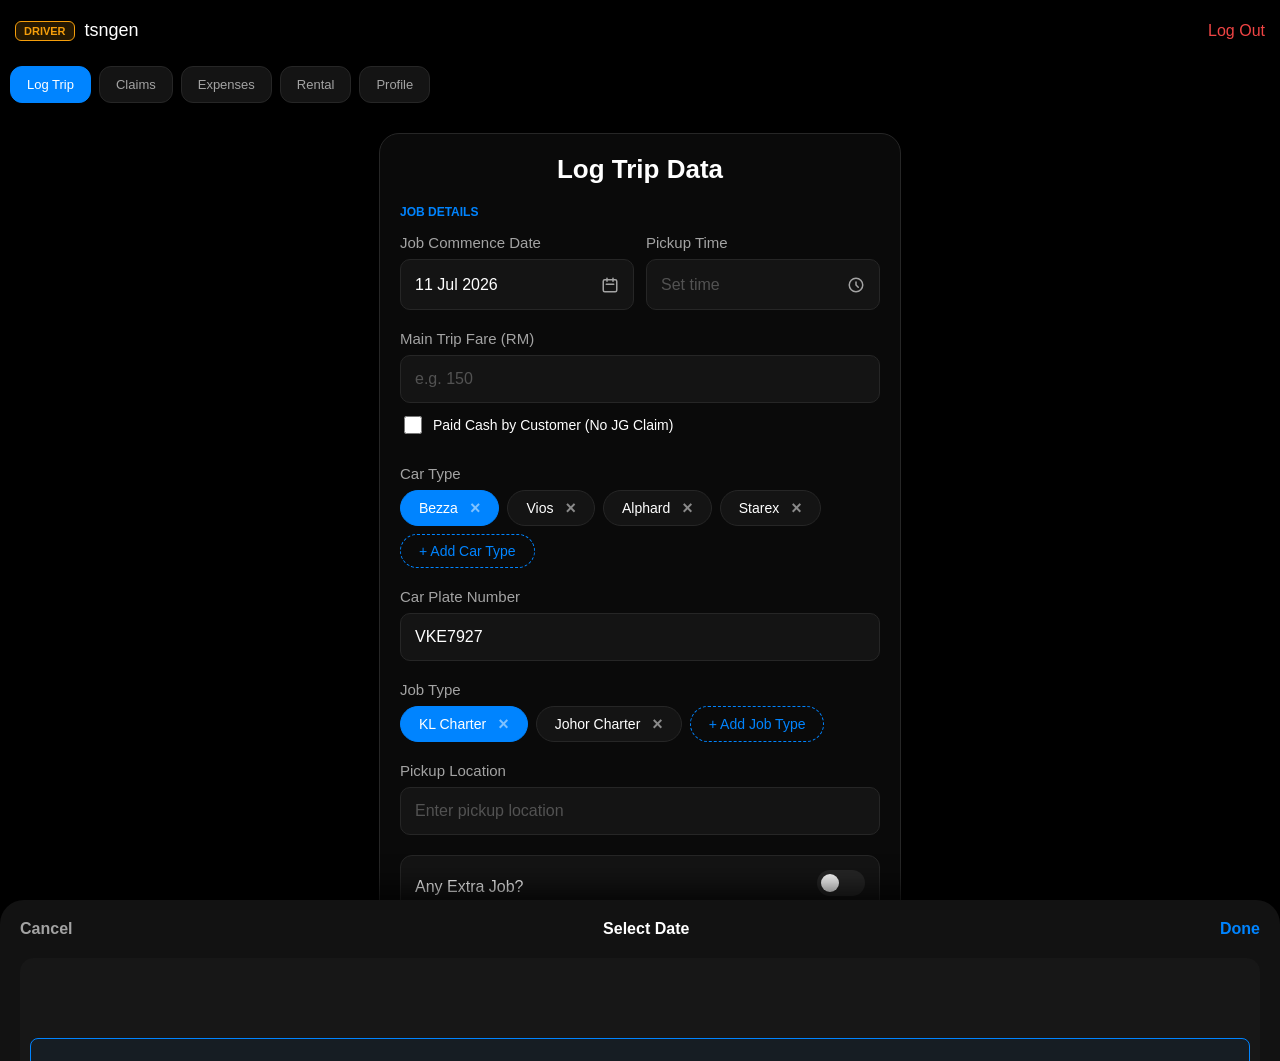
==== index.html @ ea297be4 "Initial commit from Acode" ====
<!doctype html>
<html lang="en">
  <head>
    <meta charset="UTF-8" />
    <meta name="viewport" content="width=device-width, initial-scale=1.0" />
    <title>Driver Core - Log Trip</title>
    <style>
      :root {
        --bg-color: #000000;
        --card-bg: #0a0a0a;
        --input-bg: #141414;
        --border-color: #262626;
        --text-main: #ffffff;
        --text-muted: #a3a3a3;
        --primary-blue: #0084ff;
        --accent-orange: #f59e0b;
        --danger-red: #ef4444;
        --success-green: #4ade80;
      }

      body {
        font-family:
          -apple-system, BlinkMacSystemFont, "Segoe UI", Roboto, sans-serif;
        background-color: var(--bg-color);
        color: var(--text-main);
        margin: 0;
        padding: 10px;
      }

      /* Top Bar Navigation */
      .top-navbar {
        display: flex;
        align-items: center;
        justify-content: space-between;
        padding: 10px 5px;
        margin-bottom: 15px;
      }
      .user-info {
        display: flex;
        align-items: center;
        gap: 10px;
      }
      .badge-driver {
        background-color: rgba(245, 158, 11, 0.15);
        color: var(--accent-orange);
        border: 1px solid var(--accent-orange);
        font-size: 11px;
        font-weight: bold;
        padding: 3px 8px;
        border-radius: 6px;
        text-transform: uppercase;
      }
      .username {
        font-size: 18px;
        font-weight: 500;
      }
      .logout-btn {
        color: var(--danger-red);
        text-decoration: none;
        font-size: 16px;
      }

      /* Horizontal Menu Tabs */
      .nav-tabs {
        display: flex;
        gap: 8px;
        overflow-x: auto;
        padding-bottom: 15px;
        margin-bottom: 15px;
        scrollbar-width: none;
      }
      .nav-tabs::-webkit-scrollbar {
        display: none;
      }

      .tab-btn {
        background-color: #141414;
        color: var(--text-muted);
        border: 1px solid var(--border-color);
        padding: 10px 16px;
        border-radius: 12px;
        font-size: 13px;
        white-space: nowrap;
        text-decoration: none;
        cursor: pointer;
      }
      .tab-btn.active {
        background-color: var(--primary-blue);
        color: #fff;
        border-color: var(--primary-blue);
      }

      /* Main Panel Wrapper */
      .form-card {
        background-color: var(--card-bg);
        border: 1px solid var(--border-color);
        border-radius: 20px;
        padding: 20px;
        max-width: 480px;
        margin: 0 auto;
      }

      h2.form-title {
        text-align: center;
        font-size: 26px;
        margin-top: 0;
        margin-bottom: 20px;
        font-weight: 600;
      }
      .section-label {
        color: var(--primary-blue);
        font-size: 12px;
        font-weight: bold;
        margin-bottom: 15px;
        text-transform: uppercase;
      }
      .form-group {
        margin-bottom: 20px;
      }
      label {
        display: block;
        margin-bottom: 8px;
        color: var(--text-muted);
        font-size: 15px;
      }

      /* Grid row layouts */
      .datetime-row,
      .earning-row {
        display: flex;
        gap: 12px;
      }
      .datetime-row .form-group,
      .earning-row .form-group {
        flex: 1;
        margin-bottom: 0;
      }

      /* Standard Controls styling */
      input[type="text"],
      input[type="number"] {
        width: 100%;
        background-color: var(--input-bg);
        border: 1px solid var(--border-color);
        color: var(--text-main);
        padding: 14px;
        border-radius: 10px;
        box-sizing: border-box;
        font-size: 16px;
      }
      input::placeholder {
        color: #525252;
      }

      /* Custom Picker Triggers */
      .custom-picker-trigger {
        display: flex;
        align-items: center;
        justify-content: space-between;
        background-color: var(--input-bg);
        border: 1px solid var(--border-color);
        color: var(--text-main);
        padding: 14px;
        border-radius: 10px;
        font-size: 16px;
        cursor: pointer;
        height: 51px;
        box-sizing: border-box;
      }
      .picker-placeholder {
        color: #525252;
      }

      .icon-calendar {
        width: 18px;
        height: 18px;
        background: url("data:image/svg+xml,%3Csvg xmlns='http://www.w3.org/2000/svg' fill='none' viewBox='0 0 24 24' stroke='%23a3a3a3' stroke-width='2'%3E%3Cpath stroke-linecap='round' stroke-linejoin='round' d='M8 7V3m8 4V3m-9 8h10M5 21h14a2 2 0 002-2V7a2 2 0 00-2-2H5a2 2 0 00-2 2v12a2 2 0 002 2z' /%3E%3C/svg%3E")
          no-repeat center;
      }
      .icon-clock {
        width: 18px;
        height: 18px;
        background: url("data:image/svg+xml,%3Csvg xmlns='http://www.w3.org/2000/svg' fill='none' viewBox='0 0 24 24' stroke='%23a3a3a3' stroke-width='2'%3E%3Cpath stroke-linecap='round' stroke-linejoin='round' d='M12 8v4l3 3m6-3a9 9 0 11-18 0 9 9 0 0118 0z' /%3E%3C/svg%3E")
          no-repeat center;
      }

      /* Dynamic Chips Styling */
      .chip-group {
        display: flex;
        flex-wrap: wrap;
        gap: 8px;
        margin-bottom: 8px;
      }
      .chip {
        display: inline-flex;
        align-items: center;
        background-color: #141414;
        border: 1px solid var(--border-color);
        color: var(--text-main);
        padding: 8px 18px;
        border-radius: 20px;
        font-size: 14px;
        cursor: pointer;
        gap: 8px;
      }
      .chip.active {
        background-color: var(--primary-blue);
        border-color: var(--primary-blue);
      }
      .chip-add {
        background-color: transparent;
        border: 1px dashed var(--primary-blue);
        color: var(--primary-blue);
      }

      .chip-remove-btn {
        background: none;
        border: none;
        color: rgba(255, 255, 255, 0.5);
        font-size: 18px;
        font-weight: bold;
        padding: 0 0 0 4px;
        cursor: pointer;
        display: inline-flex;
        align-items: center;
        justify-content: center;
        line-height: 1;
      }

      /* Inline Custom Entry Groups */
      .inline-add-row {
        display: none;
        align-items: center;
        gap: 8px;
        margin-top: 8px;
        width: 100%;
      }
      .inline-add-row input {
        flex: 1;
        padding: 10px 14px;
        background-color: var(--bg-color);
        border: 1px solid var(--border-color);
        border-radius: 10px;
        color: white;
        font-size: 15px;
      }
      .inline-btn-add {
        background-color: var(--primary-blue);
        color: white;
        border: none;
        padding: 10px 16px;
        border-radius: 10px;
        font-weight: bold;
        cursor: pointer;
      }
      .inline-btn-cancel {
        background-color: transparent;
        color: var(--text-muted);
        border: 1px solid var(--border-color);
        padding: 10px 14px;
        border-radius: 10px;
        cursor: pointer;
      }

      /* Binary Toggle Switch Layouts */
      .toggle-container {
        display: flex;
        justify-content: space-between;
        align-items: center;
        background-color: var(--input-bg);
        border: 1px solid var(--border-color);
        padding: 14px;
        border-radius: 12px;
      }
      .toggle-label {
        color: var(--text-main);
        font-size: 16px;
      }
      .switch {
        position: relative;
        display: inline-block;
        width: 48px;
        height: 26px;
      }
      .switch input {
        opacity: 0;
        width: 0;
        height: 0;
      }
      .slider {
        position: absolute;
        cursor: pointer;
        top: 0;
        left: 0;
        right: 0;
        bottom: 0;
        background-color: #262626;
        transition: 0.3s;
        border-radius: 34px;
      }
      .slider:before {
        position: absolute;
        content: "";
        height: 18px;
        width: 18px;
        left: 4px;
        bottom: 4px;
        background-color: white;
        transition: 0.3s;
        border-radius: 50%;
      }
      input:checked + .slider {
        background-color: var(--primary-blue);
      }
      input:checked + .slider:before {
        transform: translateX(22px);
      }

      /* Extra Job Conditional Section */
      .conditional-section {
        display: none;
        margin-top: 15px;
        border-left: 2px solid var(--primary-blue);
        padding-left: 12px;
      }

      .submit-btn {
        width: 100%;
        background-color: var(--primary-blue);
        color: #ffffff;
        border: none;
        padding: 14px;
        border-radius: 10px;
        font-size: 16px;
        font-weight: bold;
        margin-top: 20px;
        cursor: pointer;
      }

      /* History Module Feed Layout Styles */
      .history-list {
        margin-top: 25px;
      }
      .history-item {
        background: #0f0f0f;
        border: 1px solid var(--border-color);
        padding: 14px;
        border-radius: 12px;
        margin-bottom: 10px;
        font-size: 14px;
        line-height: 1.5;
        position: relative;
        display: flex;
        align-items: flex-start;
        gap: 12px;
      }
      .history-content {
        flex: 1;
      }
      .history-main-row {
        display: flex;
        justify-content: space-between;
        font-weight: bold;
        margin-bottom: 4px;
        padding-right: 50px;
      }
      .history-fare {
        color: var(--success-green);
        font-size: 16px;
      }

      .claim-checkbox {
        width: 20px;
        height: 20px;
        margin-top: 2px;
        accent-color: var(--primary-blue);
        cursor: pointer;
      }
      .claim-checkbox:disabled {
        opacity: 0.3;
        cursor: not-allowed;
      }

      /* Badges */
      .badge-cash-tag {
        background-color: rgba(239, 68, 68, 0.1);
        color: var(--danger-red);
        border: 1px solid rgba(239, 68, 68, 0.3);
        font-size: 11px;
        padding: 1px 6px;
        border-radius: 4px;
        font-weight: bold;
        margin-left: 6px;
      }

      /* Live Claims Summary Banner */
      .claims-summary-banner {
        background-color: #0d1527;
        border: 1px dashed var(--primary-blue);
        padding: 14px;
        border-radius: 12px;
        margin-top: 15px;
        margin-bottom: 15px;
        display: flex;
        justify-content: space-between;
        align-items: center;
      }
      .claims-summary-title {
        font-size: 14px;
        color: var(--text-muted);
        font-weight: 500;
      }
      .claims-summary-amount {
        font-size: 18px;
        color: var(--primary-blue);
        font-weight: bold;
      }

      .history-actions {
        position: absolute;
        top: 12px;
        right: 12px;
        display: flex;
        gap: 8px;
      }
      .edit-btn {
        background: none;
        border: none;
        color: var(--primary-blue);
        font-size: 13px;
        font-weight: bold;
        cursor: pointer;
        padding: 4px 8px;
        border-radius: 6px;
      }

      /* Custom Scrolling Roller Bottom Sheet Modal Styles */
      .bottom-sheet {
        position: fixed;
        bottom: 0;
        left: 0;
        right: 0;
        background-color: #121212;
        border-top-left-radius: 24px;
        border-top-right-radius: 24px;
        padding: 20px;
        box-shadow: 0 -10px 30px rgba(0, 0, 0, 0.8);
        transform: translateY(100%);
        transition: transform 0.3s cubic-bezier(0.25, 1, 0.5, 1);
        z-index: 1000;
      }
      .bottom-sheet.open {
        transform: translateY(0);
      }
      .sheet-overlay {
        position: fixed;
        top: 0;
        left: 0;
        right: 0;
        bottom: 0;
        background: rgba(0, 0, 0, 0.7);
        display: none;
        z-index: 999;
      }
      .sheet-header {
        display: flex;
        justify-content: space-between;
        align-items: center;
        font-size: 16px;
        font-weight: bold;
        margin-bottom: 20px;
      }
      .sheet-btn-cancel {
        color: var(--text-muted);
        cursor: pointer;
      }
      .sheet-btn-done {
        color: var(--primary-blue);
        cursor: pointer;
      }

      .roller-container {
        display: flex;
        justify-content: center;
        height: 200px;
        position: relative;
        overflow: hidden;
        background: #171717;
        border-radius: 14px;
      }
      .roller-selection-box {
        position: absolute;
        top: 80px;
        left: 10px;
        right: 10px;
        height: 40px;
        border: 1px solid var(--primary-blue);
        border-radius: 8px;
        pointer-events: none;
        background: rgba(0, 132, 255, 0.05);
      }
      .roller-column {
        flex: 1;
        overflow-y: scroll;
        scroll-snap-type: y mandatory;
        scrollbar-width: none;
        text-align: center;
        padding-top: 80px;
        padding-bottom: 80px;
      }
      .roller-column::-webkit-scrollbar {
        display: none;
      }
      .roller-item {
        height: 40px;
        line-height: 40px;
        font-size: 18px;
        color: var(--text-muted);
        scroll-snap-align: center;
        transition:
          color 0.2s,
          font-weight 0.2s;
      }
      .roller-item.selected {
        color: var(--text-main);
        font-weight: bold;
        font-size: 20px;
      }
    </style>
  </head>
  <body>
    <div class="top-navbar">
      <div class="user-info">
        <span class="badge-driver">Driver</span>
        <span class="username">tsngen</span>
      </div>
      <a
        href="#"
        class="logout-btn"
        onclick="alert('Offline execution configuration active')"
        >Log Out</a
      >
    </div>

    <div class="nav-tabs" id="mainNavigationRow">
      <button
        class="tab-btn active"
        onclick="window.location.href = 'index.html'"
      >
        Log Trip
      </button>
      <button class="tab-btn" onclick="window.location.href = 'claim.html'">
        Claims
      </button>
      <button class="tab-btn" onclick="window.location.href = 'expenses.html'">
        Expenses
      </button>
      <button class="tab-btn" onclick="window.location.href = 'rental.html'">
        Rental
      </button>
      <button class="tab-btn" onclick="alert('Module opening soon')">
        Profile
      </button>
    </div>

    <div class="form-card">
      <div id="log-trip-view" class="app-view" style="display: block">
        <h2 class="form-title" id="formHeaderTitle">Log Trip Data</h2>
        <div class="section-label">Job Details</div>

        <div class="form-group datetime-row">
          <div class="form-group">
            <label>Job Commence Date</label>
            <div
              class="custom-picker-trigger"
              onclick="openWheelPicker('date')"
            >
              <span id="dateValueDisplay">11 Jul 2026</span>
              <div class="icon-calendar"></div>
            </div>
          </div>
          <div class="form-group">
            <label>Pickup Time</label>
            <div
              class="custom-picker-trigger"
              onclick="openWheelPicker('time')"
            >
              <span id="timeValueDisplay" class="picker-placeholder"
                >Set time</span
              >
              <div class="icon-clock"></div>
            </div>
          </div>
        </div>

        <div class="form-group earning-row" style="margin-top: 20px">
          <div class="form-group">
            <label>Main Trip Fare (RM)</label>
            <input
              type="number"
              id="mainFare"
              placeholder="e.g. 150"
              inputmode="numeric"
            />
            <label
              style="
                display: flex;
                align-items: center;
                gap: 8px;
                margin-top: 10px;
                cursor: pointer;
                font-size: 14px;
                color: var(--text-main);
              "
            >
              <input
                type="checkbox"
                id="isCashPaid"
                style="
                  width: 18px;
                  height: 18px;
                  accent-color: var(--primary-blue);
                "
              />
              <span>Paid Cash by Customer (No JG Claim)</span>
            </label>
          </div>
        </div>

        <div class="form-group" style="margin-top: 20px">
          <label>Car Type</label>
          <div class="chip-group" id="carGroup">
            <div class="chip active" onclick="selectChip(this, 'carGroup')">
              <span>Bezza</span
              ><button
                class="chip-remove-btn"
                onclick="removeChip(this, event, 'carGroup')"
              >
                &times;
              </button>
            </div>
            <div class="chip" onclick="selectChip(this, 'carGroup')">
              <span>Vios</span
              ><button
                class="chip-remove-btn"
                onclick="removeChip(this, event, 'carGroup')"
              >
                &times;
              </button>
            </div>
            <div class="chip" onclick="selectChip(this, 'carGroup')">
              <span>Alphard</span
              ><button
                class="chip-remove-btn"
                onclick="removeChip(this, event, 'carGroup')"
              >
                &times;
              </button>
            </div>
            <div class="chip" onclick="selectChip(this, 'carGroup')">
              <span>Starex</span
              ><button
                class="chip-remove-btn"
                onclick="removeChip(this, event, 'carGroup')"
              >
                &times;
              </button>
            </div>
            <div
              class="chip chip-add"
              id="addCarBtn"
              onclick="showInlineInput('car')"
            >
              + Add Car Type
            </div>
          </div>
          <div class="inline-add-row" id="inlineCarRow">
            <input type="text" id="newCarInput" placeholder="Enter car type" />
            <button class="inline-btn-add" onclick="submitInlineData('car')">
              Add
            </button>
            <button class="inline-btn-cancel" onclick="hideInlineInput('car')">
              Cancel
            </button>
          </div>
        </div>

        <div class="form-group">
          <label>Car Plate Number</label>
          <input
            type="text"
            id="plateNumber"
            value="VKE7927"
            placeholder="Enter plate number"
          />
        </div>

        <div class="form-group">
          <label>Job Type</label>
          <div class="chip-group" id="jobTypeGroup">
            <div class="chip active" onclick="selectChip(this, 'jobTypeGroup')">
              <span>KL Charter</span
              ><button
                class="chip-remove-btn"
                onclick="removeChip(this, event, 'jobTypeGroup')"
              >
                &times;
              </button>
            </div>
            <div class="chip" onclick="selectChip(this, 'jobTypeGroup')">
              <span>Johor Charter</span
              ><button
                class="chip-remove-btn"
                onclick="removeChip(this, event, 'jobTypeGroup')"
              >
                &times;
              </button>
            </div>
            <div
              class="chip chip-add"
              id="addJobBtn"
              onclick="showInlineInput('job')"
            >
              + Add Job Type
            </div>
          </div>
          <div class="inline-add-row" id="inlineJobRow">
            <input type="text" id="newJobInput" placeholder="Enter job type" />
            <button class="inline-btn-add" onclick="submitInlineData('job')">
              Add
            </button>
            <button class="inline-btn-cancel" onclick="hideInlineInput('job')">
              Cancel
            </button>
          </div>
        </div>

        <div class="form-group">
          <label>Pickup Location</label>
          <input
            type="text"
            id="pickupLocation"
            placeholder="Enter pickup location"
          />
        </div>

        <div class="form-group">
          <div class="toggle-container">
            <span class="toggle-label">Any Extra Job?</span>
            <label class="switch">
              <input
                type="checkbox"
                id="extraJobToggle"
                onchange="toggleExtraJobPanel(this)"
              />
              <span class="slider"></span>
            </label>
          </div>
        </div>

        <div class="conditional-section" id="extraJobPanel">
          <div class="form-group">
            <label>Extra Job Earnings (RM)</label>
            <input
              type="number"
              id="extraEarnings"
              placeholder="e.g. 30"
              inputmode="numeric"
            />
          </div>
          <div class="form-group">
            <label>Claim (JG) (RM)</label>
            <input
              type="number"
              id="claimJG"
              placeholder="e.g. 20"
              inputmode="numeric"
            />
          </div>
          <div class="form-group">
            <label>Extra Job Note</label>
            <input
              type="text"
              id="extraNote"
              placeholder="e.g. Side delivery detour"
            />
          </div>
        </div>

        <button class="submit-btn" id="submitFormBtn" onclick="saveTripLocal()">
          Save Trip
        </button>

        <div
          class="claims-summary-banner"
          id="globalClaimsBanner"
          style="display: none"
        >
          <span class="claims-summary-title"
            >Selected Batch Claim Sum (JG):</span
          >
          <span class="claims-summary-amount"
            >RM <span id="claimsTotalValueShared">0.00</span></span
          >
        </div>

        <div class="history-list" id="localHistory"></div>
      </div>
    </div>

    <div
      class="sheet-overlay"
      id="sheetOverlay"
      onclick="closeWheelPicker()"
    ></div>

    <div class="bottom-sheet" id="wheelBottomSheet">
      <div class="sheet-header">
        <span class="sheet-btn-cancel" onclick="closeWheelPicker()"
          >Cancel</span
        >
        <span id="sheetTitleDisplay">Select Date</span>
        <span class="sheet-btn-done" onclick="confirmWheelSelection()"
          >Done</span
        >
      </div>
      <div class="roller-container">
        <div class="roller-selection-box"></div>
        <div
          class="roller-column"
          id="colLeft"
          onscroll="handleColumnScroll(this)"
        ></div>
        <div
          class="roller-column"
          id="colMiddle"
          onscroll="handleColumnScroll(this)"
        ></div>
        <div
          class="roller-column"
          id="colRight"
          onscroll="handleColumnScroll(this)"
        ></div>
      </div>
    </div>

    <script>
      const months = [
        "Jan",
        "Feb",
        "Mar",
        "Apr",
        "May",
        "Jun",
        "Jul",
        "Aug",
        "Sep",
        "Oct",
        "Nov",
        "Dec",
      ];
      let currentPickerMode = "date";
      let editingTripId = null;

      const carPlatesRegistry = {
        bezza: "VKE7927",
        vios: "BKE3213",
        alphard: "WVV8888",
        starex: "QKE9794",
      };

      function getSavedData(key) {
        return JSON.parse(localStorage.getItem(key)) || [];
      }

      function saveSelectionData(selectedIds) {
        localStorage.setItem("selectedTripIds", JSON.stringify(selectedIds));
      }

      function selectChip(element, groupId) {
        const container = document.getElementById(groupId);
        container
          .querySelectorAll(".chip")
          .forEach((c) => c.classList.remove("active"));
        element.classList.add("active");

        if (groupId === "carGroup") {
          const carName = element
            .querySelector("span")
            .innerText.trim()
            .toLowerCase();
          const plateInput = document.getElementById("plateNumber");
          if (carPlatesRegistry[carName]) {
            plateInput.value = carPlatesRegistry[carName];
          } else if (!editingTripId) {
            plateInput.value = "";
            plateInput.placeholder = "Enter custom plate number";
          }
        }
      }

      function removeChip(buttonElement, event, groupId) {
        event.stopPropagation();
        const chip = buttonElement.parentElement;
        const wasActive = chip.classList.contains("active");
        const container = document.getElementById(groupId);
        chip.remove();
        if (wasActive) {
          const firstChip = container.querySelector(".chip");
          if (firstChip && !firstChip.classList.contains("chip-add"))
            selectChip(firstChip, groupId);
        }
      }

      function showInlineInput(type) {
        if (type === "car") {
          document.getElementById("inlineCarRow").style.display = "flex";
          document.getElementById("addCarBtn").style.display = "none";
          document.getElementById("newCarInput").focus();
        } else if (type === "job") {
          document.getElementById("inlineJobRow").style.display = "flex";
          document.getElementById("addJobBtn").style.display = "none";
          document.getElementById("newJobInput").focus();
        }
      }

      function hideInlineInput(type) {
        if (type === "car") {
          document.getElementById("inlineCarRow").style.display = "none";
          document.getElementById("addCarBtn").style.display = "block";
          document.getElementById("newCarInput").value = "";
        } else if (type === "job") {
          document.getElementById("inlineJobRow").style.display = "none";
          document.getElementById("addJobBtn").style.display = "block";
          document.getElementById("newJobInput").value = "";
        }
      }

      function createNewChipMarkup(value, groupId) {
        const newChip = document.createElement("div");
        newChip.className = "chip";
        newChip.onclick = function () {
          selectChip(this, groupId);
        };
        const textSpan = document.createElement("span");
        textSpan.innerText = value;
        newChip.appendChild(textSpan);
        const removeBtn = document.createElement("button");
        removeBtn.className = "chip-remove-btn";
        removeBtn.innerHTML = "&times;";
        removeBtn.onclick = function (e) {
          removeChip(this, e, groupId);
        };
        newChip.appendChild(removeBtn);
        return newChip;
      }

      function submitInlineData(type) {
        let inputEl, groupEl, btnEl;
        if (type === "car") {
          inputEl = document.getElementById("newCarInput");
          groupEl = document.getElementById("carGroup");
          btnEl = document.getElementById("addCarBtn");
        } else {
          inputEl = document.getElementById("newJobInput");
          groupEl = document.getElementById("jobTypeGroup");
          btnEl = document.getElementById("addJobBtn");
        }
        const value = inputEl.value.trim();
        if (!value) return;
        const newChip = createNewChipMarkup(value, groupEl.id);
        groupEl.insertBefore(newChip, btnEl);
        selectChip(newChip, groupEl.id);
        hideInlineInput(type);
      }

      function toggleExtraJobPanel(toggleInput) {
        const panel = document.getElementById("extraJobPanel");
        panel.style.display = toggleInput.checked ? "block" : "none";
        if (!toggleInput.checked) {
          document.getElementById("extraEarnings").value = "";
          document.getElementById("claimJG").value = "";
          document.getElementById("extraNote").value = "";
        }
      }

      function populateWheel(columnElement, start, end, formatFunc) {
        columnElement.innerHTML = "";
        for (let i = start; i <= end; i++) {
          const item = document.createElement("div");
          item.className = "roller-item";
          item.innerText = formatFunc ? formatFunc(i) : i;
          columnElement.appendChild(item);
        }
      }

      function handleColumnScroll(col) {
        const index = Math.round(col.scrollTop / 40);
        const items = col.querySelectorAll(".roller-item");
        items.forEach((item, idx) => {
          if (idx === index) item.classList.add("selected");
          else item.classList.remove("selected");
        });
      }

      function scrollToValue(columnElement, value) {
        const items = columnElement.querySelectorAll(".roller-item");
        let targetIndex = 0;
        items.forEach((item, idx) => {
          if (item.innerText === String(value)) targetIndex = idx;
        });
        setTimeout(() => {
          columnElement.scrollTop = targetIndex * 40;
        }, 10);
      }

      function openWheelPicker(mode) {
        currentPickerMode = mode;
        const leftCol = document.getElementById("colLeft");
        const middleCol = document.getElementById("colMiddle");
        const rightCol = document.getElementById("colRight");
        document.getElementById("sheetOverlay").style.display = "block";
        document.getElementById("wheelBottomSheet").classList.add("open");

        if (mode === "date") {
          document.getElementById("sheetTitleDisplay").innerText =
            "Job Commence Date";
          rightCol.style.display = "block";
          populateWheel(leftCol, 1, 31, (i) => String(i).padStart(2, "0"));
          populateWheel(middleCol, 0, 11, (i) => months[i]);
          populateWheel(rightCol, 2025, 2030);
          const currentDisplay = document
            .getElementById("dateValueDisplay")
            .innerText.split(" ");
          scrollToValue(leftCol, currentDisplay[0] || "11");
          scrollToValue(middleCol, currentDisplay[1] || "Jul");
          scrollToValue(rightCol, currentDisplay[2] || "2026");
        } else {
          document.getElementById("sheetTitleDisplay").innerText =
            "Pickup Time";
          rightCol.style.display = "none";
          populateWheel(leftCol, 0, 23, (i) => String(i).padStart(2, "0"));
          populateWheel(middleCol, 0, 59, (i) => String(i).padStart(2, "0"));
          const timeDisplay = document.getElementById("timeValueDisplay");
          if (!timeDisplay.classList.contains("picker-placeholder")) {
            const parts = timeDisplay.innerText.split(":");
            scrollToValue(leftCol, parts[0]);
            scrollToValue(middleCol, parts[1]);
          } else {
            scrollToValue(leftCol, "08");
            scrollToValue(middleCol, "30");
          }
        }
      }

      function closeWheelPicker() {
        document.getElementById("sheetOverlay").style.display = "none";
        document.getElementById("wheelBottomSheet").classList.remove("open");
      }

      function confirmWheelSelection() {
        const leftVal =
          document.querySelector("#colLeft .roller-item.selected")?.innerText ||
          "00";
        const middleVal =
          document.querySelector("#colMiddle .roller-item.selected")
            ?.innerText || "00";
        if (currentPickerMode === "date") {
          const rightVal =
            document.querySelector("#colRight .roller-item.selected")
              ?.innerText || "2026";
          document.getElementById("dateValueDisplay").innerText =
            `${leftVal} ${middleVal} ${rightVal}`;
        } else {
          const displayField = document.getElementById("timeValueDisplay");
          displayField.innerText = `${leftVal}:${middleVal}`;
          displayField.classList.remove("picker-placeholder");
        }
        closeWheelPicker();
      }

      function calculateClaimTotal() {
        const trips = getSavedData("savedTrips");
        let selectedTripIds = getSavedData("selectedTripIds");
        let accumulatedClaimsSum = 0;

        selectedTripIds.forEach((id) => {
          const match = trips.find((t) => t.id === Number(id));
          if (match && !match.isCash) {
            let baseFareNum = parseFloat(match.mainFare) || 0;
            let extraClaimNum = match.extra
              ? parseFloat(match.extra.claimJG) || 0
              : 0;
            accumulatedClaimsSum += baseFareNum + extraClaimNum;
          }
        });

        const banner = document.getElementById("globalClaimsBanner");
        const totalField = document.getElementById("claimsTotalValueShared");

        banner.style.display = selectedTripIds.length > 0 ? "flex" : "none";
        totalField.textContent = accumulatedClaimsSum.toFixed(2);
      }

      function toggleTripSelection(checkbox, tripId, plateNumber) {
        tripId = Number(tripId);
        let selectedTripIds = getSavedData("selectedTripIds");

        if (checkbox.checked) {
          const trips = getSavedData("savedTrips");
          let activePlates = [];

          selectedTripIds.forEach((id) => {
            const match = trips.find((t) => t.id === id);
            if (match && !activePlates.includes(match.plate))
              activePlates.push(match.plate);
          });

          if (activePlates.length > 0 && !activePlates.includes(plateNumber)) {
            alert(
              `Selection Error!\n\nYou can only push items with the SAME Plate Number to the claim batch.\nStaged Batch Plate: ${activePlates[0]}\nSelected Car Plate: ${plateNumber}`,
            );
            checkbox.checked = false;
            return;
          }

          if (!selectedTripIds.includes(tripId)) selectedTripIds.push(tripId);
        } else {
          selectedTripIds = selectedTripIds.filter((id) => id !== tripId);
        }

        saveSelectionData(selectedTripIds);
        calculateClaimTotal();
      }

      function saveTripLocal() {
        const dateStr = document.getElementById("dateValueDisplay").innerText;
        const timeField = document.getElementById("timeValueDisplay");
        const timeStr = timeField.classList.contains("picker-placeholder")
          ? "Not Set"
          : timeField.innerText;
        const mainFare = document.getElementById("mainFare").value;
        const isCashPaid = document.getElementById("isCashPaid").checked;
        const plate = document.getElementById("plateNumber").value;
        const loc =
          document.getElementById("pickupLocation").value || "Not Specified";
        const hasExtra = document.getElementById("extraJobToggle").checked;
        const extraAmt = document.getElementById("extraEarnings").value || 0;
        const claimAmt = document.getElementById("claimJG").value || 0;
        const extraMsg = document.getElementById("extraNote").value || "";

        if (!mainFare) {
          alert("Please enter your Main Trip Fare amount!");
          return;
        }

        const activeCar =
          document.querySelector("#carGroup .chip.active span")?.innerText ||
          "None";
        const activeJobType =
          document.querySelector("#jobTypeGroup .chip.active span")
            ?.innerText || "None";
        let trips = getSavedData("savedTrips");

        const tripData = {
          id: editingTripId ? editingTripId : Date.now(),
          dateStr: dateStr,
          timeStr: timeStr,
          mainFare: parseFloat(mainFare).toFixed(2),
          isCash: isCashPaid,
          car: activeCar,
          plate: plate,
          type: activeJobType,
          location: loc,
          extra: hasExtra
            ? {
                amount: parseFloat(extraAmt).toFixed(2),
                claimJG: parseFloat(claimAmt).toFixed(2),
                note: extraMsg,
              }
            : null,
        };

        if (editingTripId) {
          trips = trips.map((t) => (t.id === editingTripId ? tripData : t));
          editingTripId = null;
          document.getElementById("formHeaderTitle").innerText =
            "Log Trip Data";
          document.getElementById("submitFormBtn").innerText = "Save Trip";
        } else {
          trips.unshift(tripData);
        }

        localStorage.setItem("savedTrips", JSON.stringify(trips));

        document.getElementById("mainFare").value = "";
        document.getElementById("isCashPaid").checked = false;
        document.getElementById("pickupLocation").value = "";
        document.getElementById("extraJobToggle").checked = false;
        toggleExtraJobPanel(document.getElementById("extraJobToggle"));
        timeField.innerText = "Set time";
        timeField.classList.add("picker-placeholder");

        const bezzaChip = document.querySelector("#carGroup .chip");
        if (bezzaChip) selectChip(bezzaChip, "carGroup");

        renderHistory();
        alert("Trip securely saved!");
      }

      function editTrip(id) {
        const trips = getSavedData("savedTrips");
        const target = trips.find((t) => t.id === id);
        if (!target) return;

        editingTripId = id;
        document.getElementById("formHeaderTitle").innerText =
          "Edit Trip Configuration";
        document.getElementById("submitFormBtn").innerText = "Update Changes";
        document.getElementById("dateValueDisplay").innerText = target.dateStr;

        const timeField = document.getElementById("timeValueDisplay");
        if (target.timeStr === "Not Set") {
          timeField.innerText = "Set time";
          timeField.classList.add("picker-placeholder");
        } else {
          timeField.innerText = target.timeStr;
          timeField.classList.remove("picker-placeholder");
        }

        document.getElementById("mainFare").value = target.mainFare;
        document.getElementById("isCashPaid").checked = target.isCash || false;
        document.getElementById("pickupLocation").value =
          target.location === "Not Specified" ? "" : target.location;

        const carGroup = document.getElementById("carGroup");
        let carChipFound = Array.from(
          carGroup.querySelectorAll(".chip span"),
        ).find((s) => s.innerText === target.car);
        if (!carChipFound && target.car !== "None") {
          const addedChip = createNewChipMarkup(target.car, "carGroup");
          carGroup.insertBefore(
            addedChip,
            document.getElementById("addCarBtn"),
          );
          carChipFound = addedChip.querySelector("span");
        }
        if (carChipFound) selectChip(carChipFound.parentElement, "carGroup");
        document.getElementById("plateNumber").value = target.plate;

        const jobGroup = document.getElementById("jobTypeGroup");
        let jobChipFound = Array.from(
          jobGroup.querySelectorAll(".chip span"),
        ).find((s) => s.innerText === target.type);
        if (!jobChipFound && target.type !== "None") {
          const addedChip = createNewChipMarkup(target.type, "jobTypeGroup");
          jobGroup.insertBefore(
            addedChip,
            document.getElementById("addJobBtn"),
          );
          jobChipFound = addedChip.querySelector("span");
        }
        if (jobChipFound)
          selectChip(jobChipFound.parentElement, "jobTypeGroup");

        const toggle = document.getElementById("extraJobToggle");
        if (target.extra) {
          toggle.checked = true;
          toggleExtraJobPanel(toggle);
          document.getElementById("extraEarnings").value = target.extra.amount;
          document.getElementById("claimJG").value = target.extra.claimJG || "";
          document.getElementById("extraNote").value = target.extra.note;
        } else {
          toggle.checked = false;
          toggleExtraJobPanel(toggle);
        }

        window.scrollTo({ top: 0, behavior: "smooth" });
      }

      function renderHistory() {
        const trips = getSavedData("savedTrips");
        let selectedTripIds = getSavedData("selectedTripIds");
        const logFeedContainer = document.getElementById("localHistory");

        if (trips.length === 0) {
          logFeedContainer.innerHTML = "";
          calculateClaimTotal();
          return;
        }

        logFeedContainer.innerHTML =
          "<h3 style='font-size:16px; border-bottom:1px solid #262626; padding-bottom:5px; margin-top:25px; color:var(--primary-blue);'>Logged History</h3>";

        trips.forEach((t) => {
          let baseFareNum = parseFloat(t.mainFare) || 0;
          let extraAmountNum = t.extra ? parseFloat(t.extra.amount) || 0 : 0;
          let extraClaimNum = t.extra ? parseFloat(t.extra.claimJG) || 0 : 0;

          let totalTripEarnings = baseFareNum + extraAmountNum + extraClaimNum;

          let extraBlockHtml = "";
          if (t.extra) {
            extraBlockHtml = `
                    <div style="color:var(--accent-orange); font-size:13px; margin-top:4px;">
                        + Extra Earning: RM ${t.extra.amount} 
                        ${t.isCash ? `<span style="color:#737373;">| <del>Claim (JG): RM ${t.extra.claimJG}</del></span>` : `| Claim (JG): RM ${extraClaimNum.toFixed(2)}`}
                        ${t.extra.note ? `(${t.extra.note})` : ""}
                    </div>`;
          }

          const isChecked = selectedTripIds.includes(t.id);
          const cashBadge = t.isCash
            ? `<span class="badge-cash-tag">Cash Paid</span>`
            : "";

          logFeedContainer.innerHTML += `
                <div class="history-item" style="${t.isCash ? "border-color: rgba(239, 68, 68, 0.4);" : ""}">
                    <input type="checkbox" class="claim-checkbox" ${t.isCash ? "disabled" : ""} ${isChecked ? "checked" : ""} onchange="toggleTripSelection(this, '${t.id}', '${t.plate}')">
                    <div class="history-content">
                        <div class="history-actions">
                            <button class="edit-btn" onclick="editTrip(${t.id})">Edit</button>
                        </div>
                        <div class="history-main-row">
                            <span>${t.car} (${t.plate}) ${cashBadge}</span>
                            <span class="history-fare">Total: RM ${totalTripEarnings.toFixed(2)}</span>
                        </div>
                        <div style="color:#737373; font-size:12px; margin-bottom:4px;">${t.dateStr} @ ${t.timeStr} — Type: ${t.type}</div>
                        <div style="color:#a3a3a3;">Loc: ${t.location}</div>
                        <div style="color:#a3a3a3; font-size:13px;">Base Fare: RM ${t.mainFare} ${t.isCash ? "(Paid Cash)" : ""}</div>
                        ${extraBlockHtml}
                    </div>
                </div>
            `;
        });

        calculateClaimTotal();
      }

      renderHistory();
    </script>
  </body>
</html>
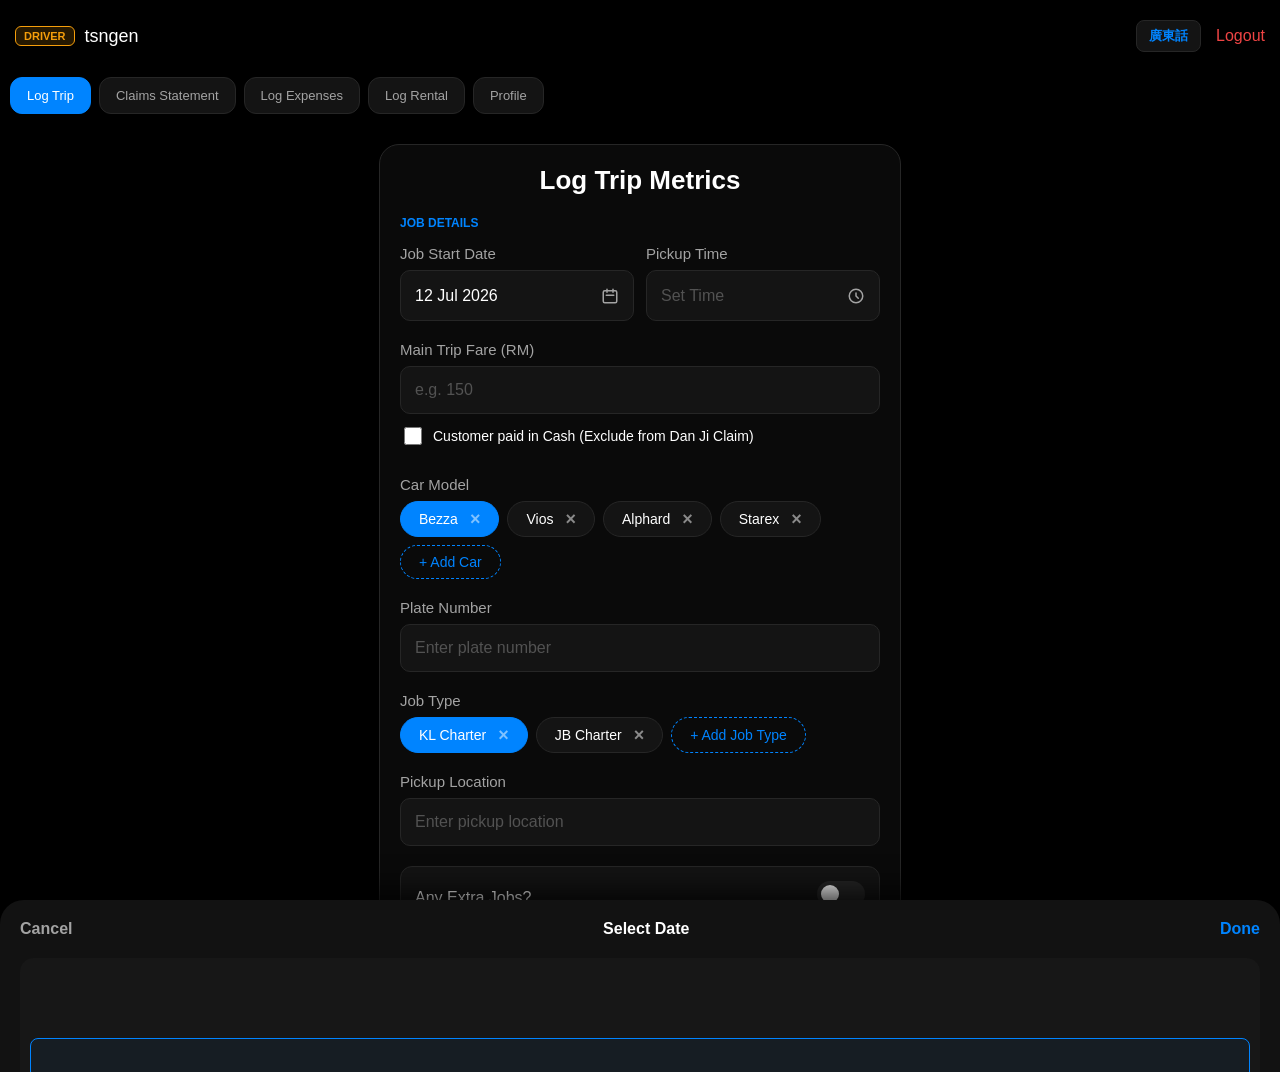
==== commit c3506793: "Update index.html Add language" ====
--- a/index.html
+++ b/index.html
@@ -3,7 +3,7 @@
   <head>
     <meta charset="UTF-8" />
     <meta name="viewport" content="width=device-width, initial-scale=1.0" />
-    <title>Driver Core - Log Trip</title>
+    <title>Driver Core</title>
     <style>
       :root {
         --bg-color: #000000;
@@ -19,8 +19,7 @@
       }
 
       body {
-        font-family:
-          -apple-system, BlinkMacSystemFont, "Segoe UI", Roboto, sans-serif;
+        font-family: -apple-system, BlinkMacSystemFont, "Segoe UI", Roboto, sans-serif;
         background-color: var(--bg-color);
         color: var(--text-main);
         margin: 0;
@@ -53,6 +52,21 @@
       .username {
         font-size: 18px;
         font-weight: 500;
+      }
+      .nav-right-group {
+        display: flex;
+        align-items: center;
+        gap: 15px;
+      }
+      .lang-toggle-btn {
+        background: #141414;
+        border: 1px solid var(--border-color);
+        color: var(--primary-blue);
+        padding: 6px 12px;
+        border-radius: 8px;
+        cursor: pointer;
+        font-size: 13px;
+        font-weight: bold;
       }
       .logout-btn {
         color: var(--danger-red);
@@ -174,14 +188,12 @@
       .icon-calendar {
         width: 18px;
         height: 18px;
-        background: url("data:image/svg+xml,%3Csvg xmlns='http://www.w3.org/2000/svg' fill='none' viewBox='0 0 24 24' stroke='%23a3a3a3' stroke-width='2'%3E%3Cpath stroke-linecap='round' stroke-linejoin='round' d='M8 7V3m8 4V3m-9 8h10M5 21h14a2 2 0 002-2V7a2 2 0 00-2-2H5a2 2 0 00-2 2v12a2 2 0 002 2z' /%3E%3C/svg%3E")
-          no-repeat center;
+        background: url("data:image/svg+xml,%3Csvg xmlns='http://www.w3.org/2000/svg' fill='none' viewBox='0 0 24 24' stroke='%23a3a3a3' stroke-width='2'%3E%3Cpath stroke-linecap='round' stroke-linejoin='round' d='M8 7V3m8 4V3m-9 8h10M5 21h14a2 2 0 002-2V7a2 2 0 00-2-2H5a2 2 0 00-2 2v12a2 2 0 002 2z' /%3E%3C/svg%3E") no-repeat center;
       }
       .icon-clock {
         width: 18px;
         height: 18px;
-        background: url("data:image/svg+xml,%3Csvg xmlns='http://www.w3.org/2000/svg' fill='none' viewBox='0 0 24 24' stroke='%23a3a3a3' stroke-width='2'%3E%3Cpath stroke-linecap='round' stroke-linejoin='round' d='M12 8v4l3 3m6-3a9 9 0 11-18 0 9 9 0 0118 0z' /%3E%3C/svg%3E")
-          no-repeat center;
+        background: url("data:image/svg+xml,%3Csvg xmlns='http://www.w3.org/2000/svg' fill='none' viewBox='0 0 24 24' stroke='%23a3a3a3' stroke-width='2'%3E%3Cpath stroke-linecap='round' stroke-linejoin='round' d='M12 8v4l3 3m6-3a9 9 0 11-18 0 9 9 0 0118 0z' /%3E%3C/svg%3E") no-repeat center;
       }
 
       /* Dynamic Chips Styling */
@@ -517,9 +529,7 @@
         font-size: 18px;
         color: var(--text-muted);
         scroll-snap-align: center;
-        transition:
-          color 0.2s,
-          font-weight 0.2s;
+        transition: color 0.2s, font-weight 0.2s;
       }
       .roller-item.selected {
         color: var(--text-main);
@@ -531,63 +541,40 @@
   <body>
     <div class="top-navbar">
       <div class="user-info">
-        <span class="badge-driver">Driver</span>
+        <span class="badge-driver" id="lang-role">DRIVER</span>
         <span class="username">tsngen</span>
       </div>
-      <a
-        href="#"
-        class="logout-btn"
-        onclick="alert('Offline execution configuration active')"
-        >Log Out</a
-      >
+      <div class="nav-right-group">
+        <button class="lang-toggle-btn" id="langToggleBtn" onclick="toggleLanguage()">廣東話</button>
+        <a href="#" class="logout-btn" id="lang-logout" onclick="alert('Offline system configuration placeholder')">Logout</a>
+      </div>
     </div>
 
     <div class="nav-tabs" id="mainNavigationRow">
-      <button
-        class="tab-btn active"
-        onclick="window.location.href = 'index.html'"
-      >
-        Log Trip
-      </button>
-      <button class="tab-btn" onclick="window.location.href = 'claim.html'">
-        Claims
-      </button>
-      <button class="tab-btn" onclick="window.location.href = 'expenses.html'">
-        Expenses
-      </button>
-      <button class="tab-btn" onclick="window.location.href = 'rental.html'">
-        Rental
-      </button>
-      <button class="tab-btn" onclick="alert('Module opening soon')">
-        Profile
-      </button>
+      <button class="tab-btn active" id="nav-log" onclick="window.location.href = 'index.html'">Log Trip</button>
+      <button class="tab-btn" id="nav-claims" onclick="window.location.href = 'claim.html'">Claims Statement</button>
+      <button class="tab-btn" id="nav-expenses" onclick="window.location.href = 'expenses.html'">Log Expenses</button>
+      <button class="tab-btn" id="nav-rental" onclick="window.location.href = 'rental.html'">Log Rental</button>
+      <button class="tab-btn" id="nav-profile" onclick="alert('Module opening soon')">Profile</button>
     </div>
 
     <div class="form-card">
       <div id="log-trip-view" class="app-view" style="display: block">
-        <h2 class="form-title" id="formHeaderTitle">Log Trip Data</h2>
-        <div class="section-label">Job Details</div>
+        <h2 class="form-title" id="lang-form-title">Log Trip Metrics</h2>
+        <div class="section-label" id="lang-sec-job">Job Details</div>
 
         <div class="form-group datetime-row">
           <div class="form-group">
-            <label>Job Commence Date</label>
-            <div
-              class="custom-picker-trigger"
-              onclick="openWheelPicker('date')"
-            >
-              <span id="dateValueDisplay">11 Jul 2026</span>
+            <label id="lang-lbl-date">Job Start Date</label>
+            <div class="custom-picker-trigger" onclick="openWheelPicker('date')">
+              <span id="dateValueDisplay">12 Jul 2026</span>
               <div class="icon-calendar"></div>
             </div>
           </div>
           <div class="form-group">
-            <label>Pickup Time</label>
-            <div
-              class="custom-picker-trigger"
-              onclick="openWheelPicker('time')"
-            >
-              <span id="timeValueDisplay" class="picker-placeholder"
-                >Set time</span
-              >
+            <label id="lang-lbl-time">Pickup Time</label>
+            <div class="custom-picker-trigger" onclick="openWheelPicker('time')">
+              <span id="timeValueDisplay" class="picker-placeholder">Set Time</span>
               <div class="icon-clock"></div>
             </div>
           </div>
@@ -595,164 +582,72 @@
 
         <div class="form-group earning-row" style="margin-top: 20px">
           <div class="form-group">
-            <label>Main Trip Fare (RM)</label>
-            <input
-              type="number"
-              id="mainFare"
-              placeholder="e.g. 150"
-              inputmode="numeric"
-            />
-            <label
-              style="
-                display: flex;
-                align-items: center;
-                gap: 8px;
-                margin-top: 10px;
-                cursor: pointer;
-                font-size: 14px;
-                color: var(--text-main);
-              "
-            >
-              <input
-                type="checkbox"
-                id="isCashPaid"
-                style="
-                  width: 18px;
-                  height: 18px;
-                  accent-color: var(--primary-blue);
-                "
-              />
-              <span>Paid Cash by Customer (No JG Claim)</span>
+            <label id="lang-lbl-fare">Main Trip Fare (RM)</label>
+            <input type="number" id="mainFare" placeholder="e.g. 150" inputmode="numeric" />
+            <label style="display: flex; align-items: center; gap: 8px; margin-top: 10px; cursor: pointer; font-size: 14px; color: var(--text-main);">
+              <input type="checkbox" id="isCashPaid" style="width: 18px; height: 18px; accent-color: var(--primary-blue);" />
+              <span id="lang-lbl-cash">Customer paid in Cash (Exclude from Dan Ji Claim)</span>
             </label>
           </div>
         </div>
 
         <div class="form-group" style="margin-top: 20px">
-          <label>Car Type</label>
+          <label id="lang-lbl-car">Car Model</label>
           <div class="chip-group" id="carGroup">
             <div class="chip active" onclick="selectChip(this, 'carGroup')">
-              <span>Bezza</span
-              ><button
-                class="chip-remove-btn"
-                onclick="removeChip(this, event, 'carGroup')"
-              >
-                &times;
-              </button>
+              <span>Bezza</span><button class="chip-remove-btn" onclick="removeChip(this, event, 'carGroup')">&times;</button>
             </div>
             <div class="chip" onclick="selectChip(this, 'carGroup')">
-              <span>Vios</span
-              ><button
-                class="chip-remove-btn"
-                onclick="removeChip(this, event, 'carGroup')"
-              >
-                &times;
-              </button>
+              <span>Vios</span><button class="chip-remove-btn" onclick="removeChip(this, event, 'carGroup')">&times;</button>
             </div>
             <div class="chip" onclick="selectChip(this, 'carGroup')">
-              <span>Alphard</span
-              ><button
-                class="chip-remove-btn"
-                onclick="removeChip(this, event, 'carGroup')"
-              >
-                &times;
-              </button>
+              <span>Alphard</span><button class="chip-remove-btn" onclick="removeChip(this, event, 'carGroup')">&times;</button>
             </div>
             <div class="chip" onclick="selectChip(this, 'carGroup')">
-              <span>Starex</span
-              ><button
-                class="chip-remove-btn"
-                onclick="removeChip(this, event, 'carGroup')"
-              >
-                &times;
-              </button>
+              <span>Starex</span><button class="chip-remove-btn" onclick="removeChip(this, event, 'carGroup')">&times;</button>
             </div>
-            <div
-              class="chip chip-add"
-              id="addCarBtn"
-              onclick="showInlineInput('car')"
-            >
-              + Add Car Type
-            </div>
+            <div class="chip-add chip" id="addCarBtn" onclick="showInlineInput('car')">+ Add Car</div>
           </div>
           <div class="inline-add-row" id="inlineCarRow">
-            <input type="text" id="newCarInput" placeholder="Enter car type" />
-            <button class="inline-btn-add" onclick="submitInlineData('car')">
-              Add
-            </button>
-            <button class="inline-btn-cancel" onclick="hideInlineInput('car')">
-              Cancel
-            </button>
+            <input type="text" id="newCarInput" placeholder="Enter car name" />
+            <button class="inline-btn-add" id="lang-btn-addcar" onclick="submitInlineData('car')">Add</button>
+            <button class="inline-btn-cancel" id="lang-btn-cancelcar" onclick="hideInlineInput('car')">Cancel</button>
           </div>
         </div>
 
         <div class="form-group">
-          <label>Car Plate Number</label>
-          <input
-            type="text"
-            id="plateNumber"
-            value="VKE7927"
-            placeholder="Enter plate number"
-          />
+          <label id="lang-lbl-plate">Plate Number</label>
+          <input type="text" id="plateNumber" value="" placeholder="Enter plate number" />
         </div>
 
         <div class="form-group">
-          <label>Job Type</label>
+          <label id="lang-lbl-type">Job Type</label>
           <div class="chip-group" id="jobTypeGroup">
             <div class="chip active" onclick="selectChip(this, 'jobTypeGroup')">
-              <span>KL Charter</span
-              ><button
-                class="chip-remove-btn"
-                onclick="removeChip(this, event, 'jobTypeGroup')"
-              >
-                &times;
-              </button>
+              <span class="translatable-chip" data-en="KL Charter" data-zh="吉隆坡包車">KL Charter</span><button class="chip-remove-btn" onclick="removeChip(this, event, 'jobTypeGroup')">&times;</button>
             </div>
             <div class="chip" onclick="selectChip(this, 'jobTypeGroup')">
-              <span>Johor Charter</span
-              ><button
-                class="chip-remove-btn"
-                onclick="removeChip(this, event, 'jobTypeGroup')"
-              >
-                &times;
-              </button>
+              <span class="translatable-chip" data-en="JB Charter" data-zh="新山包車">JB Charter</span><button class="chip-remove-btn" onclick="removeChip(this, event, 'jobTypeGroup')">&times;</button>
             </div>
-            <div
-              class="chip chip-add"
-              id="addJobBtn"
-              onclick="showInlineInput('job')"
-            >
-              + Add Job Type
-            </div>
+            <div class="chip-add chip" id="addJobBtn" onclick="showInlineInput('job')">+ Add Job Type</div>
           </div>
           <div class="inline-add-row" id="inlineJobRow">
-            <input type="text" id="newJobInput" placeholder="Enter job type" />
-            <button class="inline-btn-add" onclick="submitInlineData('job')">
-              Add
-            </button>
-            <button class="inline-btn-cancel" onclick="hideInlineInput('job')">
-              Cancel
-            </button>
+            <input type="text" id="newJobInput" placeholder="Enter job description" />
+            <button class="inline-btn-add" id="lang-btn-addjob" onclick="submitInlineData('job')">Add</button>
+            <button class="inline-btn-cancel" id="lang-btn-canceljob" onclick="hideInlineInput('job')">Cancel</button>
           </div>
         </div>
 
         <div class="form-group">
-          <label>Pickup Location</label>
-          <input
-            type="text"
-            id="pickupLocation"
-            placeholder="Enter pickup location"
-          />
+          <label id="lang-lbl-pickup">Pickup Location</label>
+          <input type="text" id="pickupLocation" placeholder="Enter pickup location" />
         </div>
 
         <div class="form-group">
           <div class="toggle-container">
-            <span class="toggle-label">Any Extra Job?</span>
+            <span class="toggle-label" id="lang-lbl-extratoggle">Any Extra Jobs?</span>
             <label class="switch">
-              <input
-                type="checkbox"
-                id="extraJobToggle"
-                onchange="toggleExtraJobPanel(this)"
-              />
+              <input type="checkbox" id="extraJobToggle" onchange="toggleExtraJobPanel(this)" />
               <span class="slider"></span>
             </label>
           </div>
@@ -760,141 +655,236 @@
 
         <div class="conditional-section" id="extraJobPanel">
           <div class="form-group">
-            <label>Extra Job Earnings (RM)</label>
-            <input
-              type="number"
-              id="extraEarnings"
-              placeholder="e.g. 30"
-              inputmode="numeric"
-            />
+            <label id="lang-lbl-extraearn">Extra Job Earnings (RM)</label>
+            <input type="number" id="extraEarnings" placeholder="e.g. 30" inputmode="numeric" />
           </div>
           <div class="form-group">
-            <label>Claim (JG) (RM)</label>
-            <input
-              type="number"
-              id="claimJG"
-              placeholder="e.g. 20"
-              inputmode="numeric"
-            />
+            <label id="lang-lbl-extraclaim">Extra Claim Amount (Dan Ji) (RM)</label>
+            <input type="number" id="claimJG" placeholder="e.g. 20" inputmode="numeric" />
           </div>
           <div class="form-group">
-            <label>Extra Job Note</label>
-            <input
-              type="text"
-              id="extraNote"
-              placeholder="e.g. Side delivery detour"
-            />
+            <label id="lang-lbl-extranote">Extra Job Description/Note</label>
+            <input type="text" id="extraNote" placeholder="e.g. Delivery side-trip" />
           </div>
         </div>
 
-        <button class="submit-btn" id="submitFormBtn" onclick="saveTripLocal()">
-          Save Trip
-        </button>
-
-        <div
-          class="claims-summary-banner"
-          id="globalClaimsBanner"
-          style="display: none"
-        >
-          <span class="claims-summary-title"
-            >Selected Batch Claim Sum (JG):</span
-          >
-          <span class="claims-summary-amount"
-            >RM <span id="claimsTotalValueShared">0.00</span></span
-          >
+        <button class="submit-btn" id="submitFormBtn" onclick="saveTripLocal()">Save Trip</button>
+
+        <div class="claims-summary-banner" id="globalClaimsBanner" style="display: none">
+          <span class="claims-summary-title" id="lang-lbl-bannertitle">Total Selected for Bulk Claim (Dan Ji):</span>
+          <span class="claims-summary-amount">RM <span id="claimsTotalValueShared">0.00</span></span>
         </div>
 
         <div class="history-list" id="localHistory"></div>
       </div>
     </div>
 
-    <div
-      class="sheet-overlay"
-      id="sheetOverlay"
-      onclick="closeWheelPicker()"
-    ></div>
+    <div class="sheet-overlay" id="sheetOverlay" onclick="closeWheelPicker()"></div>
 
     <div class="bottom-sheet" id="wheelBottomSheet">
       <div class="sheet-header">
-        <span class="sheet-btn-cancel" onclick="closeWheelPicker()"
-          >Cancel</span
-        >
+        <span class="sheet-btn-cancel" id="lang-sheet-cancel" onclick="closeWheelPicker()">Cancel</span>
         <span id="sheetTitleDisplay">Select Date</span>
-        <span class="sheet-btn-done" onclick="confirmWheelSelection()"
-          >Done</span
-        >
+        <span class="sheet-btn-done" id="lang-sheet-done" onclick="confirmWheelSelection()">Done</span>
       </div>
       <div class="roller-container">
         <div class="roller-selection-box"></div>
-        <div
-          class="roller-column"
-          id="colLeft"
-          onscroll="handleColumnScroll(this)"
-        ></div>
-        <div
-          class="roller-column"
-          id="colMiddle"
-          onscroll="handleColumnScroll(this)"
-        ></div>
-        <div
-          class="roller-column"
-          id="colRight"
-          onscroll="handleColumnScroll(this)"
-        ></div>
+        <div class="roller-column" id="colLeft" onscroll="handleColumnScroll(this)"></div>
+        <div class="roller-column" id="colMiddle" onscroll="handleColumnScroll(this)"></div>
+        <div class="roller-column" id="colRight" onscroll="handleColumnScroll(this)"></div>
       </div>
     </div>
 
     <script>
-      const months = [
-        "Jan",
-        "Feb",
-        "Mar",
-        "Apr",
-        "May",
-        "Jun",
-        "Jul",
-        "Aug",
-        "Sep",
-        "Oct",
-        "Nov",
-        "Dec",
-      ];
+      let currentLang = "en"; // Base Default configuration set to English
+
+      const translations = {
+        en: {
+          role: "DRIVER",
+          logout: "Logout",
+          navLog: "Log Trip",
+          navClaims: "Claims Statement",
+          navExpenses: "Log Expenses",
+          navRental: "Log Rental",
+          navProfile: "Profile",
+          formTitle: "Log Trip Metrics",
+          secJob: "Job Details",
+          lblDate: "Job Start Date",
+          lblTime: "Pickup Time",
+          lblFare: "Main Trip Fare (RM)",
+          lblCash: "Customer paid in Cash (Exclude from Dan Ji Claim)",
+          lblCar: "Car Model",
+          btnAddCar: "Add",
+          btnCancelCar: "Cancel",
+          lblPlate: "Plate Number",
+          lblType: "Job Type",
+          btnAddJob: "Add",
+          btnCancelJob: "Cancel",
+          lblPickup: "Pickup Location",
+          lblExtraToggle: "Any Extra Jobs?",
+          lblExtraEarn: "Extra Job Earnings (RM)",
+          lblExtraClaim: "Extra Claim Amount (Dan Ji) (RM)",
+          lblExtraNote: "Extra Job Description/Note",
+          btnSave: "Save Trip",
+          btnUpdate: "Update Changes",
+          headerEdit: "Modify Trip Configuration",
+          headerNew: "Log Trip Metrics",
+          bannerTitle: "Total Selected for Bulk Claim (Dan Ji):",
+          sheetDate: "Select Date",
+          sheetTime: "Select Time",
+          sheetCancel: "Cancel",
+          sheetDone: "Done",
+          placeholderTime: "Set Time",
+          historyHeader: "Saved History Logs",
+          cashBadge: "CASH PAID",
+          totalText: "Total",
+          baseText: "Base Fare",
+          extraEarnText: "Extra Earn",
+          claimText: "Claim",
+          editBtn: "Edit",
+          platePlaceholder: "Enter plate number",
+          carPlaceholder: "Enter car name",
+          jobPlaceholder: "Enter job description",
+          pickupPlaceholder: "Enter pickup location",
+          alertNoFare: "Please enter the main trip fare amount!",
+          alertSaved: "Trip logged securely!",
+          alertPlateError: "Selection Error!\n\nYou can only bulk-push trips that share the EXACT SAME plate number to the same statement batch."
+        },
+        zh: {
+          role: "司機",
+          logout: "登出",
+          navLog: "記錄行程",
+          navClaims: "報銷明細",
+          navExpenses: "記錄開支",
+          navRental: "記錄租金",
+          navProfile: "個人資料",
+          formTitle: "記錄行程數據",
+          secJob: "工作詳情",
+          lblDate: "工作開始日期",
+          lblTime: "接送時間",
+          lblFare: "主要行程車費 (RM)",
+          lblCash: "客戶現金付清 (不納入 Dan Ji 報銷)",
+          lblCar: "車型",
+          btnAddCar: "新增",
+          btnCancelCar: "取消",
+          lblPlate: "車牌號碼",
+          lblType: "工作類型",
+          btnAddJob: "新增",
+          btnCancelJob: "取消",
+          lblPickup: "接送地點",
+          lblExtraToggle: "是否有額外工作？",
+          lblExtraEarn: "額外工作收入 (RM)",
+          lblExtraClaim: "額外報銷金額 (Dan Ji) (RM)",
+          lblExtraNote: "額外工作備註說明",
+          btnSave: "儲存行程",
+          btnUpdate: "更新變更",
+          headerEdit: "修改行程配置",
+          headerNew: "記錄行程數據",
+          bannerTitle: "已選批量報銷總額 (Dan Ji):",
+          sheetDate: "選擇日期",
+          sheetTime: "選擇時間",
+          sheetCancel: "取消",
+          sheetDone: "完成",
+          placeholderTime: "設定時間",
+          historyHeader: "已記錄歷史",
+          cashBadge: "現金已付",
+          totalText: "總計",
+          baseText: "基礎費用",
+          extraEarnText: "額外收入",
+          claimText: "報銷 (Dan Ji)",
+          editBtn: "修改",
+          platePlaceholder: "請輸入車牌號碼",
+          carPlaceholder: "輸入車型名稱",
+          jobPlaceholder: "輸入工作類型",
+          pickupPlaceholder: "請輸入接送地點",
+          alertNoFare: "請輸入主要行程車費金額！",
+          alertSaved: "行程已安全儲存！",
+          alertPlateError: "選擇錯誤！\n\n您只能將具有【相同車牌號碼】的行程推送到同一個報銷批次。"
+        }
+      };
+
+      function toggleLanguage() {
+        currentLang = currentLang === "en" ? "zh" : "en";
+        const btn = document.getElementById("langToggleBtn");
+        btn.innerText = currentLang === "en" ? "廣東話" : "English";
+        applyTranslations();
+      }
+
+      function applyTranslations() {
+        const t = translations[currentLang];
+        
+        document.getElementById("lang-role").innerText = t.role;
+        document.getElementById("lang-logout").innerText = t.logout;
+        document.getElementById("nav-log").innerText = t.navLog;
+        document.getElementById("nav-claims").innerText = t.navClaims;
+        document.getElementById("nav-expenses").innerText = t.navExpenses;
+        document.getElementById("nav-rental").innerText = t.navRental;
+        document.getElementById("nav-profile").innerText = t.navProfile;
+        
+        document.getElementById("formHeaderTitle").innerText = editingTripId ? t.headerEdit : t.headerNew;
+        document.getElementById("lang-sec-job").innerText = t.secJob;
+        document.getElementById("lang-lbl-date").innerText = t.lblDate;
+        document.getElementById("lang-lbl-time").innerText = t.lblTime;
+        document.getElementById("lang-lbl-fare").innerText = t.lblFare;
+        document.getElementById("lang-lbl-cash").innerText = t.lblCash;
+        document.getElementById("lang-lbl-car").innerText = t.lblCar;
+        document.getElementById("lang-btn-addcar").innerText = t.btnAddCar;
+        document.getElementById("lang-btn-cancelcar").innerText = t.btnCancelCar;
+        document.getElementById("lang-lbl-plate").innerText = t.lblPlate;
+        document.getElementById("lang-lbl-type").innerText = t.lblType;
+        document.getElementById("lang-btn-addjob").innerText = t.btnAddJob;
+        document.getElementById("lang-btn-canceljob").innerText = t.btnCancelJob;
+        document.getElementById("lang-lbl-pickup").innerText = t.lblPickup;
+        document.getElementById("lang-lbl-extratoggle").innerText = t.lblExtraToggle;
+        document.getElementById("lang-lbl-extraearn").innerText = t.lblExtraEarn;
+        document.getElementById("lang-lbl-extaclaim").innerText = t.lblExtraClaim;
+        document.getElementById("lang-lbl-extranote").innerText = t.lblExtraNote;
+        
+        document.getElementById("submitFormBtn").innerText = editingTripId ? t.btnUpdate : t.btnSave;
+        document.getElementById("lang-lbl-bannertitle").innerText = t.bannerTitle;
+        document.getElementById("lang-sheet-cancel").innerText = t.sheetCancel;
+        document.getElementById("lang-sheet-done").innerText = t.sheetDone;
+
+        // Placeholders inputs updates
+        document.getElementById("plateNumber").placeholder = t.platePlaceholder;
+        document.getElementById("newCarInput").placeholder = t.carPlaceholder;
+        document.getElementById("newJobInput").placeholder = t.jobPlaceholder;
+        document.getElementById("pickupLocation").placeholder = t.pickupPlaceholder;
+
+        const timeField = document.getElementById("timeValueDisplay");
+        if (timeField.classList.contains("picker-placeholder")) {
+            timeField.innerText = t.placeholderTime;
+        }
+
+        // Translate the predefined inline structural chips content
+        document.querySelectorAll(".translatable-chip").forEach(chip => {
+            chip.innerText = currentLang === "en" ? chip.getAttribute("data-en") : chip.getAttribute("data-zh");
+        });
+
+        renderHistory();
+      }
+
+      const months = ["Jan", "Feb", "Mar", "Apr", "May", "Jun", "Jul", "Aug", "Sep", "Oct", "Nov", "Dec"];
       let currentPickerMode = "date";
       let editingTripId = null;
 
-      const carPlatesRegistry = {
-        bezza: "VKE7927",
-        vios: "BKE3213",
-        alphard: "WVV8888",
-        starex: "QKE9794",
-      };
-
-      function getSavedData(key) {
-        return JSON.parse(localStorage.getItem(key)) || [];
-      }
-
-      function saveSelectionData(selectedIds) {
-        localStorage.setItem("selectedTripIds", JSON.stringify(selectedIds));
-      }
+      const carPlatesRegistry = { bezza: "", vios: "", alphard: "", starex: "" };
+
+      function getSavedData(key) { return JSON.parse(localStorage.getItem(key)) || []; }
+      function saveSelectionData(selectedIds) { localStorage.setItem("selectedTripIds", JSON.stringify(selectedIds)); }
 
       function selectChip(element, groupId) {
         const container = document.getElementById(groupId);
-        container
-          .querySelectorAll(".chip")
-          .forEach((c) => c.classList.remove("active"));
+        container.querySelectorAll(".chip").forEach((c) => c.classList.remove("active"));
         element.classList.add("active");
 
         if (groupId === "carGroup") {
-          const carName = element
-            .querySelector("span")
-            .innerText.trim()
-            .toLowerCase();
+          const carName = element.querySelector("span").innerText.trim().toLowerCase();
           const plateInput = document.getElementById("plateNumber");
           if (carPlatesRegistry[carName]) {
             plateInput.value = carPlatesRegistry[carName];
           } else if (!editingTripId) {
             plateInput.value = "";
-            plateInput.placeholder = "Enter custom plate number";
           }
         }
       }
@@ -939,18 +929,14 @@
       function createNewChipMarkup(value, groupId) {
         const newChip = document.createElement("div");
         newChip.className = "chip";
-        newChip.onclick = function () {
-          selectChip(this, groupId);
-        };
+        newChip.onclick = function () { selectChip(this, groupId); };
         const textSpan = document.createElement("span");
         textSpan.innerText = value;
         newChip.appendChild(textSpan);
         const removeBtn = document.createElement("button");
         removeBtn.className = "chip-remove-btn";
         removeBtn.innerHTML = "&times;";
-        removeBtn.onclick = function (e) {
-          removeChip(this, e, groupId);
-        };
+        removeBtn.onclick = function (e) { removeChip(this, e, groupId); };
         newChip.appendChild(removeBtn);
         return newChip;
       }
@@ -1009,9 +995,7 @@
         items.forEach((item, idx) => {
           if (item.innerText === String(value)) targetIndex = idx;
         });
-        setTimeout(() => {
-          columnElement.scrollTop = targetIndex * 40;
-        }, 10);
+        setTimeout(() => { columnElement.scrollTop = targetIndex * 40; }, 10);
       }
 
       function openWheelPicker(mode) {
@@ -1022,22 +1006,20 @@
         document.getElementById("sheetOverlay").style.display = "block";
         document.getElementById("wheelBottomSheet").classList.add("open");
 
+        const t = translations[currentLang];
+
         if (mode === "date") {
-          document.getElementById("sheetTitleDisplay").innerText =
-            "Job Commence Date";
+          document.getElementById("sheetTitleDisplay").innerText = t.sheetDate;
           rightCol.style.display = "block";
           populateWheel(leftCol, 1, 31, (i) => String(i).padStart(2, "0"));
           populateWheel(middleCol, 0, 11, (i) => months[i]);
           populateWheel(rightCol, 2025, 2030);
-          const currentDisplay = document
-            .getElementById("dateValueDisplay")
-            .innerText.split(" ");
-          scrollToValue(leftCol, currentDisplay[0] || "11");
+          const currentDisplay = document.getElementById("dateValueDisplay").innerText.split(" ");
+          scrollToValue(leftCol, currentDisplay[0] || "12");
           scrollToValue(middleCol, currentDisplay[1] || "Jul");
           scrollToValue(rightCol, currentDisplay[2] || "2026");
         } else {
-          document.getElementById("sheetTitleDisplay").innerText =
-            "Pickup Time";
+          document.getElementById("sheetTitleDisplay").innerText = t.sheetTime;
           rightCol.style.display = "none";
           populateWheel(leftCol, 0, 23, (i) => String(i).padStart(2, "0"));
           populateWheel(middleCol, 0, 59, (i) => String(i).padStart(2, "0"));
@@ -1059,18 +1041,11 @@
       }
 
       function confirmWheelSelection() {
-        const leftVal =
-          document.querySelector("#colLeft .roller-item.selected")?.innerText ||
-          "00";
-        const middleVal =
-          document.querySelector("#colMiddle .roller-item.selected")
-            ?.innerText || "00";
+        const leftVal = document.querySelector("#colLeft .roller-item.selected")?.innerText || "00";
+        const middleVal = document.querySelector("#colMiddle .roller-item.selected")?.innerText || "00";
         if (currentPickerMode === "date") {
-          const rightVal =
-            document.querySelector("#colRight .roller-item.selected")
-              ?.innerText || "2026";
-          document.getElementById("dateValueDisplay").innerText =
-            `${leftVal} ${middleVal} ${rightVal}`;
+          const rightVal = document.querySelector("#colRight .roller-item.selected")?.innerText || "2026";
+          document.getElementById("dateValueDisplay").innerText = `${leftVal} ${middleVal} ${rightVal}`;
         } else {
           const displayField = document.getElementById("timeValueDisplay");
           displayField.innerText = `${leftVal}:${middleVal}`;
@@ -1088,9 +1063,7 @@
           const match = trips.find((t) => t.id === Number(id));
           if (match && !match.isCash) {
             let baseFareNum = parseFloat(match.mainFare) || 0;
-            let extraClaimNum = match.extra
-              ? parseFloat(match.extra.claimJG) || 0
-              : 0;
+            let extraClaimNum = match.extra ? parseFloat(match.extra.claimJG) || 0 : 0;
             accumulatedClaimsSum += baseFareNum + extraClaimNum;
           }
         });
@@ -1105,6 +1078,7 @@
       function toggleTripSelection(checkbox, tripId, plateNumber) {
         tripId = Number(tripId);
         let selectedTripIds = getSavedData("selectedTripIds");
+        const t = translations[currentLang];
 
         if (checkbox.checked) {
           const trips = getSavedData("savedTrips");
@@ -1117,9 +1091,7 @@
           });
 
           if (activePlates.length > 0 && !activePlates.includes(plateNumber)) {
-            alert(
-              `Selection Error!\n\nYou can only push items with the SAME Plate Number to the claim batch.\nStaged Batch Plate: ${activePlates[0]}\nSelected Car Plate: ${plateNumber}`,
-            );
+            alert(currentLang === "en" ? `${t.alertPlateError}\nActive Batch: ${activePlates[0]}\nNew Trip: ${plateNumber}` : `${t.alertPlateError}\n目前批次車牌: ${activePlates[0]}\n新選行程車牌: ${plateNumber}`);
             checkbox.checked = false;
             return;
           }
@@ -1136,30 +1108,33 @@
       function saveTripLocal() {
         const dateStr = document.getElementById("dateValueDisplay").innerText;
         const timeField = document.getElementById("timeValueDisplay");
-        const timeStr = timeField.classList.contains("picker-placeholder")
-          ? "Not Set"
-          : timeField.innerText;
+        const t = translations[currentLang];
+        const placeholderLabel = currentLang === "en" ? "Not Set" : "未設定";
+        const timeStr = timeField.classList.contains("picker-placeholder") ? placeholderLabel : timeField.innerText;
+        
         const mainFare = document.getElementById("mainFare").value;
         const isCashPaid = document.getElementById("isCashPaid").checked;
-        const plate = document.getElementById("plateNumber").value;
-        const loc =
-          document.getElementById("pickupLocation").value || "Not Specified";
+        const plate = document.getElementById("plateNumber").value || (currentLang === "en" ? "No Plate" : "無車牌");
+        const loc = document.getElementById("pickupLocation").value || (currentLang === "en" ? "Unspecified Location" : "未指定地點");
         const hasExtra = document.getElementById("extraJobToggle").checked;
         const extraAmt = document.getElementById("extraEarnings").value || 0;
         const claimAmt = document.getElementById("claimJG").value || 0;
         const extraMsg = document.getElementById("extraNote").value || "";
 
         if (!mainFare) {
-          alert("Please enter your Main Trip Fare amount!");
+          alert(t.alertNoFare);
           return;
         }
 
-        const activeCar =
-          document.querySelector("#carGroup .chip.active span")?.innerText ||
-          "None";
-        const activeJobType =
-          document.querySelector("#jobTypeGroup .chip.active span")
-            ?.innerText || "None";
+        const activeCar = document.querySelector("#carGroup .chip.active span")?.innerText || (currentLang === "en" ? "No Car" : "無車型");
+        
+        // Use logic data attribute if translatable element chip structure exists
+        const typeTarget = document.querySelector("#jobTypeGroup .chip.active span");
+        let activeJobType = typeTarget?.innerText || (currentLang === "en" ? "No Type" : "無類型");
+        if(typeTarget && typeTarget.classList.contains("translatable-chip")) {
+             activeJobType = currentLang === "en" ? typeTarget.getAttribute("data-en") : typeTarget.getAttribute("data-zh");
+        }
+
         let trips = getSavedData("savedTrips");
 
         const tripData = {
@@ -1172,21 +1147,18 @@
           plate: plate,
           type: activeJobType,
           location: loc,
-          extra: hasExtra
-            ? {
+          extra: hasExtra ? {
                 amount: parseFloat(extraAmt).toFixed(2),
                 claimJG: parseFloat(claimAmt).toFixed(2),
                 note: extraMsg,
-              }
-            : null,
+              } : null,
         };
 
         if (editingTripId) {
           trips = trips.map((t) => (t.id === editingTripId ? tripData : t));
           editingTripId = null;
-          document.getElementById("formHeaderTitle").innerText =
-            "Log Trip Data";
-          document.getElementById("submitFormBtn").innerText = "Save Trip";
+          document.getElementById("formHeaderTitle").innerText = t.formTitle;
+          document.getElementById("submitFormBtn").innerText = t.btnSave;
         } else {
           trips.unshift(tripData);
         }
@@ -1196,16 +1168,18 @@
         document.getElementById("mainFare").value = "";
         document.getElementById("isCashPaid").checked = false;
         document.getElementById("pickupLocation").value = "";
+        document.getElementById("plateNumber").value = "";
         document.getElementById("extraJobToggle").checked = false;
         toggleExtraJobPanel(document.getElementById("extraJobToggle"));
-        timeField.innerText = "Set time";
+        
+        timeField.innerText = t.placeholderTime;
         timeField.classList.add("picker-placeholder");
 
         const bezzaChip = document.querySelector("#carGroup .chip");
         if (bezzaChip) selectChip(bezzaChip, "carGroup");
 
         renderHistory();
-        alert("Trip securely saved!");
+        alert(t.alertSaved);
       }
 
       function editTrip(id) {
@@ -1213,15 +1187,16 @@
         const target = trips.find((t) => t.id === id);
         if (!target) return;
 
+        const t = translations[currentLang];
         editingTripId = id;
-        document.getElementById("formHeaderTitle").innerText =
-          "Edit Trip Configuration";
-        document.getElementById("submitFormBtn").innerText = "Update Changes";
+        
+        document.getElementById("formHeaderTitle").innerText = t.headerEdit;
+        document.getElementById("submitFormBtn").innerText = t.btnUpdate;
         document.getElementById("dateValueDisplay").innerText = target.dateStr;
 
         const timeField = document.getElementById("timeValueDisplay");
-        if (target.timeStr === "Not Set") {
-          timeField.innerText = "Set time";
+        if (target.timeStr === "未設定" || target.timeStr === "Not Set") {
+          timeField.innerText = t.placeholderTime;
           timeField.classList.add("picker-placeholder");
         } else {
           timeField.innerText = target.timeStr;
@@ -1230,38 +1205,36 @@
 
         document.getElementById("mainFare").value = target.mainFare;
         document.getElementById("isCashPaid").checked = target.isCash || false;
-        document.getElementById("pickupLocation").value =
-          target.location === "Not Specified" ? "" : target.location;
+        
+        const isDefaultLoc = (target.location === "未指定地點" || target.location === "Unspecified Location");
+        document.getElementById("pickupLocation").value = isDefaultLoc ? "" : target.location;
 
         const carGroup = document.getElementById("carGroup");
-        let carChipFound = Array.from(
-          carGroup.querySelectorAll(".chip span"),
-        ).find((s) => s.innerText === target.car);
-        if (!carChipFound && target.car !== "None") {
+        let carChipFound = Array.from(carGroup.querySelectorAll(".chip span")).find((s) => s.innerText === target.car);
+        if (!carChipFound && target.car !== "無車型" && target.car !== "No Car") {
           const addedChip = createNewChipMarkup(target.car, "carGroup");
-          carGroup.insertBefore(
-            addedChip,
-            document.getElementById("addCarBtn"),
-          );
+          carGroup.insertBefore(addedChip, document.getElementById("addCarBtn"));
           carChipFound = addedChip.querySelector("span");
         }
         if (carChipFound) selectChip(carChipFound.parentElement, "carGroup");
-        document.getElementById("plateNumber").value = target.plate;
+        
+        const isDefaultPlate = (target.plate === "無車牌" || target.plate === "No Plate");
+        document.getElementById("plateNumber").value = isDefaultPlate ? "" : target.plate;
 
         const jobGroup = document.getElementById("jobTypeGroup");
-        let jobChipFound = Array.from(
-          jobGroup.querySelectorAll(".chip span"),
-        ).find((s) => s.innerText === target.type);
-        if (!jobChipFound && target.type !== "None") {
+        let jobChipFound = Array.from(jobGroup.querySelectorAll(".chip span")).find((s) => {
+             if(s.classList.contains("translatable-chip")) {
+                 return s.getAttribute("data-en") === target.type || s.getAttribute("data-zh") === target.type;
+             }
+             return s.innerText === target.type;
+        });
+        
+        if (!jobChipFound && target.type !== "無類型" && target.type !== "No Type") {
           const addedChip = createNewChipMarkup(target.type, "jobTypeGroup");
-          jobGroup.insertBefore(
-            addedChip,
-            document.getElementById("addJobBtn"),
-          );
+          jobGroup.insertBefore(addedChip, document.getElementById("addJobBtn"));
           jobChipFound = addedChip.querySelector("span");
         }
-        if (jobChipFound)
-          selectChip(jobChipFound.parentElement, "jobTypeGroup");
+        if (jobChipFound) selectChip(jobChipFound.parentElement, "jobTypeGroup");
 
         const toggle = document.getElementById("extraJobToggle");
         if (target.extra) {
@@ -1282,6 +1255,7 @@
         const trips = getSavedData("savedTrips");
         let selectedTripIds = getSavedData("selectedTripIds");
         const logFeedContainer = document.getElementById("localHistory");
+        const t = translations[currentLang];
 
         if (trips.length === 0) {
           logFeedContainer.innerHTML = "";
@@ -1289,45 +1263,63 @@
           return;
         }
 
-        logFeedContainer.innerHTML =
-          "<h3 style='font-size:16px; border-bottom:1px solid #262626; padding-bottom:5px; margin-top:25px; color:var(--primary-blue);'>Logged History</h3>";
-
-        trips.forEach((t) => {
-          let baseFareNum = parseFloat(t.mainFare) || 0;
-          let extraAmountNum = t.extra ? parseFloat(t.extra.amount) || 0 : 0;
-          let extraClaimNum = t.extra ? parseFloat(t.extra.claimJG) || 0 : 0;
-
+        logFeedContainer.innerHTML = `<h3 style='font-size:16px; border-bottom:1px solid #262626; padding-bottom:5px; margin-top:25px; color:var(--primary-blue);'>${t.historyHeader}</h3>`;
+
+        trips.forEach((tData) => {
+          let baseFareNum = parseFloat(tData.mainFare) || 0;
+          let extraAmountNum = tData.extra ? parseFloat(tData.extra.amount) || 0 : 0;
+          let extraClaimNum = tData.extra ? parseFloat(tData.extra.claimJG) || 0 : 0;
           let totalTripEarnings = baseFareNum + extraAmountNum + extraClaimNum;
 
+          // Normalize structural dynamic data output fields based on UI state
+          let activeDisplayCar = tData.car;
+          let activeDisplayType = tData.type;
+          let activeDisplayLocation = tData.location;
+          let activeDisplayPlate = tData.plate;
+
+          if (currentLang === "en") {
+              if (activeDisplayCar === "無車型") activeDisplayCar = "No Car";
+              if (activeDisplayType === "吉隆坡包車") activeDisplayType = "KL Charter";
+              if (activeDisplayType === "新山包車") activeDisplayType = "JB Charter";
+              if (activeDisplayType === "無類型") activeDisplayType = "No Type";
+              if (activeDisplayLocation === "未指定地點") activeDisplayLocation = "Unspecified Location";
+              if (activeDisplayPlate === "無車牌") activeDisplayPlate = "No Plate";
+          } else {
+              if (activeDisplayCar === "No Car") activeDisplayCar = "無車型";
+              if (activeDisplayType === "KL Charter") activeDisplayType = "吉隆坡包車";
+              if (activeDisplayType === "JB Charter") activeDisplayType = "新山包車";
+              if (activeDisplayType === "No Type") activeDisplayType = "無類型";
+              if (activeDisplayLocation === "Unspecified Location") activeDisplayLocation = "未指定地點";
+              if (activeDisplayPlate === "No Plate") activeDisplayPlate = "無車牌";
+          }
+
           let extraBlockHtml = "";
-          if (t.extra) {
+          if (tData.extra) {
             extraBlockHtml = `
                     <div style="color:var(--accent-orange); font-size:13px; margin-top:4px;">
-                        + Extra Earning: RM ${t.extra.amount} 
-                        ${t.isCash ? `<span style="color:#737373;">| <del>Claim (JG): RM ${t.extra.claimJG}</del></span>` : `| Claim (JG): RM ${extraClaimNum.toFixed(2)}`}
-                        ${t.extra.note ? `(${t.extra.note})` : ""}
+                        + ${t.extraEarnText}: RM ${tData.extra.amount} 
+                        ${tData.isCash ? `<span style="color:#737373;">| <del>${t.claimText}: RM ${tData.extra.claimJG}</del></span>` : `| ${t.claimText}: RM ${extraClaimNum.toFixed(2)}`}
+                        ${tData.extra.note ? `(${tData.extra.note})` : ""}
                     </div>`;
           }
 
-          const isChecked = selectedTripIds.includes(t.id);
-          const cashBadge = t.isCash
-            ? `<span class="badge-cash-tag">Cash Paid</span>`
-            : "";
+          const isChecked = selectedTripIds.includes(tData.id);
+          const cashBadge = tData.isCash ? `<span class="badge-cash-tag">${t.cashBadge}</span>` : "";
 
           logFeedContainer.innerHTML += `
-                <div class="history-item" style="${t.isCash ? "border-color: rgba(239, 68, 68, 0.4);" : ""}">
-                    <input type="checkbox" class="claim-checkbox" ${t.isCash ? "disabled" : ""} ${isChecked ? "checked" : ""} onchange="toggleTripSelection(this, '${t.id}', '${t.plate}')">
+                <div class="history-item" style="${tData.isCash ? "border-color: rgba(239, 68, 68, 0.4);" : ""}">
+                    <input type="checkbox" class="claim-checkbox" ${tData.isCash ? "disabled" : ""} ${isChecked ? "checked" : ""} onchange="toggleTripSelection(this, '${tData.id}', '${tData.plate}')">
                     <div class="history-content">
                         <div class="history-actions">
-                            <button class="edit-btn" onclick="editTrip(${t.id})">Edit</button>
+                            <button class="edit-btn" onclick="editTrip(${tData.id})">${t.editBtn}</button>
                         </div>
                         <div class="history-main-row">
-                            <span>${t.car} (${t.plate}) ${cashBadge}</span>
-                            <span class="history-fare">Total: RM ${totalTripEarnings.toFixed(2)}</span>
+                            <span>${activeDisplayCar} (${activeDisplayPlate}) ${cashBadge}</span>
+                            <span class="history-fare">${t.totalText}: RM ${totalTripEarnings.toFixed(2)}</span>
                         </div>
-                        <div style="color:#737373; font-size:12px; margin-bottom:4px;">${t.dateStr} @ ${t.timeStr} — Type: ${t.type}</div>
-                        <div style="color:#a3a3a3;">Loc: ${t.location}</div>
-                        <div style="color:#a3a3a3; font-size:13px;">Base Fare: RM ${t.mainFare} ${t.isCash ? "(Paid Cash)" : ""}</div>
+                        <div style="color:#737373; font-size:12px; margin-bottom:4px;">${tData.dateStr} @ ${tData.timeStr} — Type: ${activeDisplayType}</div>
+                        <div style="color:#a3a3a3;">Loc: ${activeDisplayLocation}</div>
+                        <div style="color:#a3a3a3; font-size:13px;">${t.baseText}: RM ${tData.mainFare} ${tData.isCash ? `(${t.cashBadge})` : ""}</div>
                         ${extraBlockHtml}
                     </div>
                 </div>
@@ -1337,7 +1329,8 @@
         calculateClaimTotal();
       }
 
-      renderHistory();
+      // Initialize default view logic language mapping bindings
+      applyTranslations();
     </script>
   </body>
 </html>
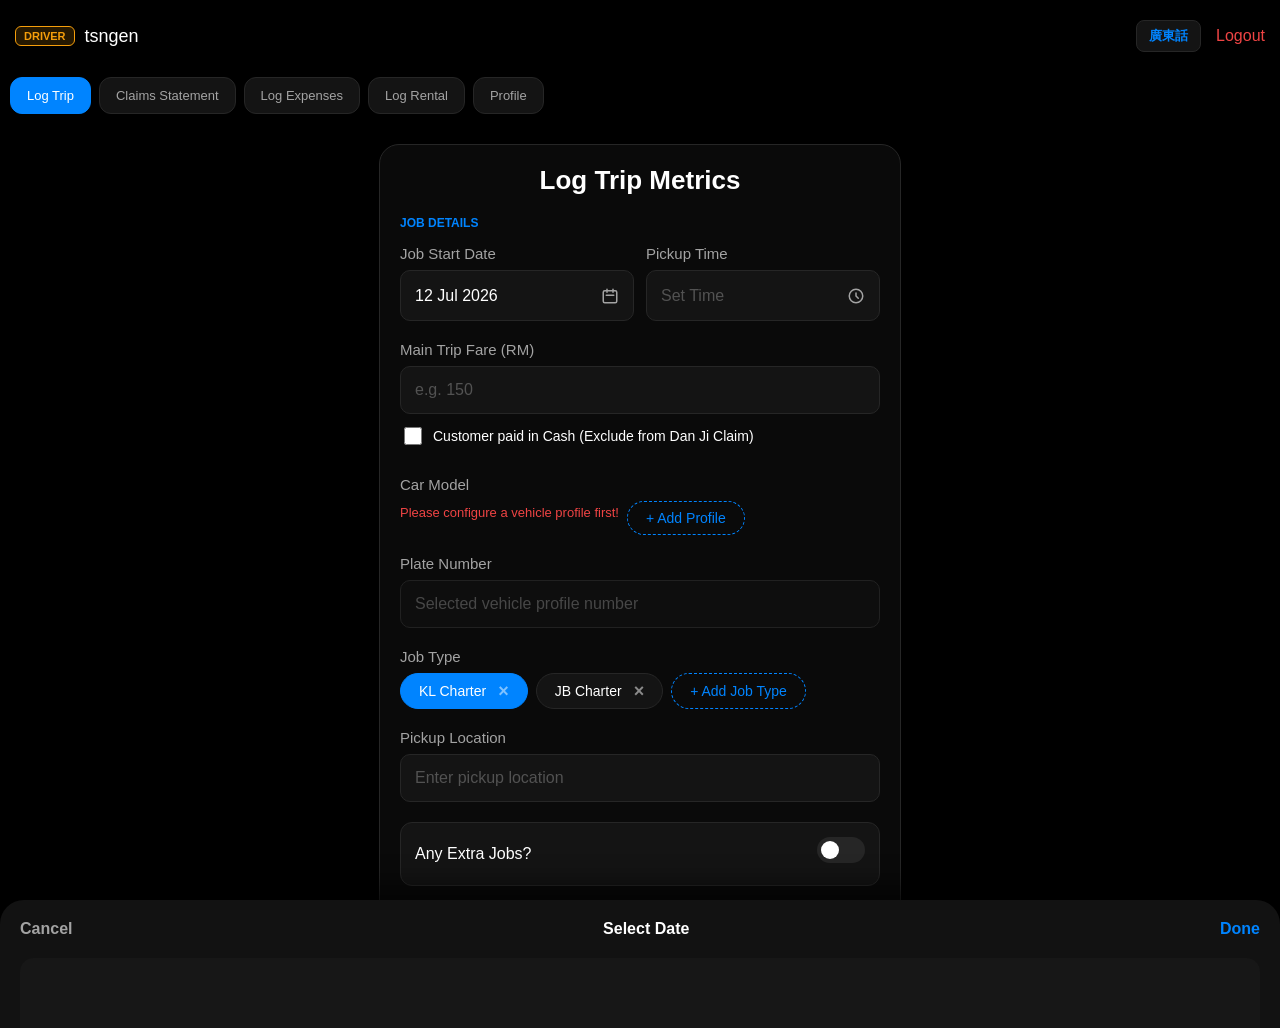
==== commit a5019e7f: "Almost ready" ====
--- a/index.html
+++ b/index.html
@@ -19,7 +19,8 @@
       }
 
       body {
-        font-family: -apple-system, BlinkMacSystemFont, "Segoe UI", Roboto, sans-serif;
+        font-family:
+          -apple-system, BlinkMacSystemFont, "Segoe UI", Roboto, sans-serif;
         background-color: var(--bg-color);
         color: var(--text-main);
         margin: 0;
@@ -188,12 +189,14 @@
       .icon-calendar {
         width: 18px;
         height: 18px;
-        background: url("data:image/svg+xml,%3Csvg xmlns='http://www.w3.org/2000/svg' fill='none' viewBox='0 0 24 24' stroke='%23a3a3a3' stroke-width='2'%3E%3Cpath stroke-linecap='round' stroke-linejoin='round' d='M8 7V3m8 4V3m-9 8h10M5 21h14a2 2 0 002-2V7a2 2 0 00-2-2H5a2 2 0 00-2 2v12a2 2 0 002 2z' /%3E%3C/svg%3E") no-repeat center;
+        background: url("data:image/svg+xml,%3Csvg xmlns='http://www.w3.org/2000/svg' fill='none' viewBox='0 0 24 24' stroke='%23a3a3a3' stroke-width='2'%3E%3Cpath stroke-linecap='round' stroke-linejoin='round' d='M8 7V3m8 4V3m-9 8h10M5 21h14a2 2 0 002-2V7a2 2 0 00-2-2H5a2 2 0 00-2 2v12a2 2 0 002 2z' /%3E%3C/svg%3E")
+          no-repeat center;
       }
       .icon-clock {
         width: 18px;
         height: 18px;
-        background: url("data:image/svg+xml,%3Csvg xmlns='http://www.w3.org/2000/svg' fill='none' viewBox='0 0 24 24' stroke='%23a3a3a3' stroke-width='2'%3E%3Cpath stroke-linecap='round' stroke-linejoin='round' d='M12 8v4l3 3m6-3a9 9 0 11-18 0 9 9 0 0118 0z' /%3E%3C/svg%3E") no-repeat center;
+        background: url("data:image/svg+xml,%3Csvg xmlns='http://www.w3.org/2000/svg' fill='none' viewBox='0 0 24 24' stroke='%23a3a3a3' stroke-width='2'%3E%3Cpath stroke-linecap='round' stroke-linejoin='round' d='M12 8v4l3 3m6-3a9 9 0 11-18 0 9 9 0 0118 0z' /%3E%3C/svg%3E")
+          no-repeat center;
       }
 
       /* Dynamic Chips Styling */
@@ -529,7 +532,9 @@
         font-size: 18px;
         color: var(--text-muted);
         scroll-snap-align: center;
-        transition: color 0.2s, font-weight 0.2s;
+        transition:
+          color 0.2s,
+          font-weight 0.2s;
       }
       .roller-item.selected {
         color: var(--text-main);
@@ -545,17 +550,59 @@
         <span class="username">tsngen</span>
       </div>
       <div class="nav-right-group">
-        <button class="lang-toggle-btn" id="langToggleBtn" onclick="toggleLanguage()">廣東話</button>
-        <a href="#" class="logout-btn" id="lang-logout" onclick="alert('Offline system configuration placeholder')">Logout</a>
+        <button
+          class="lang-toggle-btn"
+          id="langToggleBtn"
+          onclick="toggleLanguage()"
+        >
+          廣東話
+        </button>
+        <a
+          href="#"
+          class="logout-btn"
+          id="lang-logout"
+          onclick="alert('Offline system configuration placeholder')"
+          >Logout</a
+        >
       </div>
     </div>
 
     <div class="nav-tabs" id="mainNavigationRow">
-      <button class="tab-btn active" id="nav-log" onclick="window.location.href = 'index.html'">Log Trip</button>
-      <button class="tab-btn" id="nav-claims" onclick="window.location.href = 'claim.html'">Claims Statement</button>
-      <button class="tab-btn" id="nav-expenses" onclick="window.location.href = 'expenses.html'">Log Expenses</button>
-      <button class="tab-btn" id="nav-rental" onclick="window.location.href = 'rental.html'">Log Rental</button>
-      <button class="tab-btn" id="nav-profile" onclick="alert('Module opening soon')">Profile</button>
+      <button
+        class="tab-btn active"
+        id="nav-log"
+        onclick="window.location.href = 'index.html'"
+      >
+        Log Trip
+      </button>
+      <button
+        class="tab-btn"
+        id="nav-claims"
+        onclick="window.location.href = 'claim.html'"
+      >
+        Claims Statement
+      </button>
+      <button
+        class="tab-btn"
+        id="nav-expenses"
+        onclick="window.location.href = 'expenses.html'"
+      >
+        Log Expenses
+      </button>
+      <button
+        class="tab-btn"
+        id="nav-rental"
+        onclick="window.location.href = 'rental.html'"
+      >
+        Log Rental
+      </button>
+      <button
+        class="tab-btn"
+        id="nav-profile"
+        onclick="window.location.href = 'carprofile.html'"
+      >
+        Profile
+      </button>
     </div>
 
     <div class="form-card">
@@ -566,15 +613,23 @@
         <div class="form-group datetime-row">
           <div class="form-group">
             <label id="lang-lbl-date">Job Start Date</label>
-            <div class="custom-picker-trigger" onclick="openWheelPicker('date')">
+            <div
+              class="custom-picker-trigger"
+              onclick="openWheelPicker('date')"
+            >
               <span id="dateValueDisplay">12 Jul 2026</span>
               <div class="icon-calendar"></div>
             </div>
           </div>
           <div class="form-group">
             <label id="lang-lbl-time">Pickup Time</label>
-            <div class="custom-picker-trigger" onclick="openWheelPicker('time')">
-              <span id="timeValueDisplay" class="picker-placeholder">Set Time</span>
+            <div
+              class="custom-picker-trigger"
+              onclick="openWheelPicker('time')"
+            >
+              <span id="timeValueDisplay" class="picker-placeholder"
+                >Set Time</span
+              >
               <div class="icon-clock"></div>
             </div>
           </div>
@@ -583,10 +638,35 @@
         <div class="form-group earning-row" style="margin-top: 20px">
           <div class="form-group">
             <label id="lang-lbl-fare">Main Trip Fare (RM)</label>
-            <input type="number" id="mainFare" placeholder="e.g. 150" inputmode="numeric" />
-            <label style="display: flex; align-items: center; gap: 8px; margin-top: 10px; cursor: pointer; font-size: 14px; color: var(--text-main);">
-              <input type="checkbox" id="isCashPaid" style="width: 18px; height: 18px; accent-color: var(--primary-blue);" />
-              <span id="lang-lbl-cash">Customer paid in Cash (Exclude from Dan Ji Claim)</span>
+            <input
+              type="number"
+              id="mainFare"
+              placeholder="e.g. 150"
+              inputmode="numeric"
+            />
+            <label
+              style="
+                display: flex;
+                align-items: center;
+                gap: 8px;
+                margin-top: 10px;
+                cursor: pointer;
+                font-size: 14px;
+                color: var(--text-main);
+              "
+            >
+              <input
+                type="checkbox"
+                id="isCashPaid"
+                style="
+                  width: 18px;
+                  height: 18px;
+                  accent-color: var(--primary-blue);
+                "
+              />
+              <span id="lang-lbl-cash"
+                >Customer paid in Cash (Exclude from Dan Ji Claim)</span
+              >
             </label>
           </div>
         </div>
@@ -594,60 +674,125 @@
         <div class="form-group" style="margin-top: 20px">
           <label id="lang-lbl-car">Car Model</label>
           <div class="chip-group" id="carGroup">
-            <div class="chip active" onclick="selectChip(this, 'carGroup')">
-              <span>Bezza</span><button class="chip-remove-btn" onclick="removeChip(this, event, 'carGroup')">&times;</button>
+            <div
+              class="chip-add chip"
+              id="addCarBtn"
+              onclick="window.location.href = 'carprofile.html'"
+            >
+              + Add Profile
             </div>
-            <div class="chip" onclick="selectChip(this, 'carGroup')">
-              <span>Vios</span><button class="chip-remove-btn" onclick="removeChip(this, event, 'carGroup')">&times;</button>
-            </div>
-            <div class="chip" onclick="selectChip(this, 'carGroup')">
-              <span>Alphard</span><button class="chip-remove-btn" onclick="removeChip(this, event, 'carGroup')">&times;</button>
-            </div>
-            <div class="chip" onclick="selectChip(this, 'carGroup')">
-              <span>Starex</span><button class="chip-remove-btn" onclick="removeChip(this, event, 'carGroup')">&times;</button>
-            </div>
-            <div class="chip-add chip" id="addCarBtn" onclick="showInlineInput('car')">+ Add Car</div>
           </div>
           <div class="inline-add-row" id="inlineCarRow">
             <input type="text" id="newCarInput" placeholder="Enter car name" />
-            <button class="inline-btn-add" id="lang-btn-addcar" onclick="submitInlineData('car')">Add</button>
-            <button class="inline-btn-cancel" id="lang-btn-cancelcar" onclick="hideInlineInput('car')">Cancel</button>
+            <button
+              class="inline-btn-add"
+              id="lang-btn-addcar"
+              onclick="submitInlineData('car')"
+            >
+              Add
+            </button>
+            <button
+              class="inline-btn-cancel"
+              id="lang-btn-cancelcar"
+              onclick="hideInlineInput('car')"
+            >
+              Cancel
+            </button>
           </div>
         </div>
 
         <div class="form-group">
           <label id="lang-lbl-plate">Plate Number</label>
-          <input type="text" id="plateNumber" value="" placeholder="Enter plate number" />
+          <input
+            type="text"
+            id="plateNumber"
+            value=""
+            placeholder="Enter plate number"
+            readonly
+            style="opacity: 0.85; background-color: #0f0f0f"
+          />
         </div>
 
         <div class="form-group">
           <label id="lang-lbl-type">Job Type</label>
           <div class="chip-group" id="jobTypeGroup">
             <div class="chip active" onclick="selectChip(this, 'jobTypeGroup')">
-              <span class="translatable-chip" data-en="KL Charter" data-zh="吉隆坡包車">KL Charter</span><button class="chip-remove-btn" onclick="removeChip(this, event, 'jobTypeGroup')">&times;</button>
+              <span
+                class="translatable-chip"
+                data-en="KL Charter"
+                data-zh="吉隆坡包車"
+                >KL Charter</span
+              ><button
+                class="chip-remove-btn"
+                onclick="removeChip(this, event, 'jobTypeGroup')"
+              >
+                &times;
+              </button>
             </div>
             <div class="chip" onclick="selectChip(this, 'jobTypeGroup')">
-              <span class="translatable-chip" data-en="JB Charter" data-zh="新山包車">JB Charter</span><button class="chip-remove-btn" onclick="removeChip(this, event, 'jobTypeGroup')">&times;</button>
+              <span
+                class="translatable-chip"
+                data-en="JB Charter"
+                data-zh="新山包車"
+                >JB Charter</span
+              ><button
+                class="chip-remove-btn"
+                onclick="removeChip(this, event, 'jobTypeGroup')"
+              >
+                &times;
+              </button>
             </div>
-            <div class="chip-add chip" id="addJobBtn" onclick="showInlineInput('job')">+ Add Job Type</div>
+            <div
+              class="chip-add chip"
+              id="addJobBtn"
+              onclick="showInlineInput('job')"
+            >
+              + Add Job Type
+            </div>
           </div>
           <div class="inline-add-row" id="inlineJobRow">
-            <input type="text" id="newJobInput" placeholder="Enter job description" />
-            <button class="inline-btn-add" id="lang-btn-addjob" onclick="submitInlineData('job')">Add</button>
-            <button class="inline-btn-cancel" id="lang-btn-canceljob" onclick="hideInlineInput('job')">Cancel</button>
+            <input
+              type="text"
+              id="newJobInput"
+              placeholder="Enter job description"
+            />
+            <button
+              class="inline-btn-add"
+              id="lang-btn-addjob"
+              onclick="submitInlineData('job')"
+            >
+              Add
+            </button>
+            <button
+              class="inline-btn-cancel"
+              id="lang-btn-canceljob"
+              onclick="hideInlineInput('job')"
+            >
+              Cancel
+            </button>
           </div>
         </div>
 
         <div class="form-group">
           <label id="lang-lbl-pickup">Pickup Location</label>
-          <input type="text" id="pickupLocation" placeholder="Enter pickup location" />
+          <input
+            type="text"
+            id="pickupLocation"
+            placeholder="Enter pickup location"
+          />
         </div>
 
         <div class="form-group">
           <div class="toggle-container">
-            <span class="toggle-label" id="lang-lbl-extratoggle">Any Extra Jobs?</span>
+            <span class="toggle-label" id="lang-lbl-extratoggle"
+              >Any Extra Jobs?</span
+            >
             <label class="switch">
-              <input type="checkbox" id="extraJobToggle" onchange="toggleExtraJobPanel(this)" />
+              <input
+                type="checkbox"
+                id="extraJobToggle"
+                onchange="toggleExtraJobPanel(this)"
+              />
               <span class="slider"></span>
             </label>
           </div>
@@ -656,47 +801,99 @@
         <div class="conditional-section" id="extraJobPanel">
           <div class="form-group">
             <label id="lang-lbl-extraearn">Extra Job Earnings (RM)</label>
-            <input type="number" id="extraEarnings" placeholder="e.g. 30" inputmode="numeric" />
+            <input
+              type="number"
+              id="extraEarnings"
+              placeholder="e.g. 30"
+              inputmode="numeric"
+            />
           </div>
           <div class="form-group">
-            <label id="lang-lbl-extraclaim">Extra Claim Amount (Dan Ji) (RM)</label>
-            <input type="number" id="claimJG" placeholder="e.g. 20" inputmode="numeric" />
+            <label id="lang-lbl-extraclaim"
+              >Extra Claim Amount (Dan Ji) (RM)</label
+            >
+            <input
+              type="number"
+              id="extraEarningsClaim"
+              placeholder="e.g. 20"
+              inputmode="numeric"
+            />
           </div>
           <div class="form-group">
             <label id="lang-lbl-extranote">Extra Job Description/Note</label>
-            <input type="text" id="extraNote" placeholder="e.g. Delivery side-trip" />
+            <input
+              type="text"
+              id="extraNote"
+              placeholder="e.g. Delivery side-trip"
+            />
           </div>
         </div>
 
-        <button class="submit-btn" id="submitFormBtn" onclick="saveTripLocal()">Save Trip</button>
-
-        <div class="claims-summary-banner" id="globalClaimsBanner" style="display: none">
-          <span class="claims-summary-title" id="lang-lbl-bannertitle">Total Selected for Bulk Claim (Dan Ji):</span>
-          <span class="claims-summary-amount">RM <span id="claimsTotalValueShared">0.00</span></span>
+        <button class="submit-btn" id="submitFormBtn" onclick="saveTripLocal()">
+          Save Trip
+        </button>
+
+        <div
+          class="claims-summary-banner"
+          id="globalClaimsBanner"
+          style="display: none"
+        >
+          <span class="claims-summary-title" id="lang-lbl-bannertitle"
+            >Total Selected for Bulk Claim (Dan Ji):</span
+          >
+          <span class="claims-summary-amount"
+            >RM <span id="claimsTotalValueShared">0.00</span></span
+          >
         </div>
 
         <div class="history-list" id="localHistory"></div>
       </div>
     </div>
 
-    <div class="sheet-overlay" id="sheetOverlay" onclick="closeWheelPicker()"></div>
+    <div
+      class="sheet-overlay"
+      id="sheetOverlay"
+      onclick="closeWheelPicker()"
+    ></div>
 
     <div class="bottom-sheet" id="wheelBottomSheet">
       <div class="sheet-header">
-        <span class="sheet-btn-cancel" id="lang-sheet-cancel" onclick="closeWheelPicker()">Cancel</span>
+        <span
+          class="sheet-btn-cancel"
+          id="lang-sheet-cancel"
+          onclick="closeWheelPicker()"
+          >Cancel</span
+        >
         <span id="sheetTitleDisplay">Select Date</span>
-        <span class="sheet-btn-done" id="lang-sheet-done" onclick="confirmWheelSelection()">Done</span>
+        <span
+          class="sheet-btn-done"
+          id="lang-sheet-done"
+          onclick="confirmWheelSelection()"
+          >Done</span
+        >
       </div>
       <div class="roller-container">
         <div class="roller-selection-box"></div>
-        <div class="roller-column" id="colLeft" onscroll="handleColumnScroll(this)"></div>
-        <div class="roller-column" id="colMiddle" onscroll="handleColumnScroll(this)"></div>
-        <div class="roller-column" id="colRight" onscroll="handleColumnScroll(this)"></div>
+        <div
+          class="roller-column"
+          id="colLeft"
+          onscroll="handleColumnScroll(this)"
+        ></div>
+        <div
+          class="roller-column"
+          id="colMiddle"
+          onscroll="handleColumnScroll(this)"
+        ></div>
+        <div
+          class="roller-column"
+          id="colRight"
+          onscroll="handleColumnScroll(this)"
+        ></div>
       </div>
     </div>
 
     <script>
-      let currentLang = "en"; // Base Default configuration set to English
+      let currentLang = localStorage.getItem("preferredLanguage") || "en";
 
       const translations = {
         en: {
@@ -742,13 +939,15 @@
           extraEarnText: "Extra Earn",
           claimText: "Claim",
           editBtn: "Edit",
-          platePlaceholder: "Enter plate number",
+          platePlaceholder: "Selected vehicle profile number",
           carPlaceholder: "Enter car name",
           jobPlaceholder: "Enter job description",
           pickupPlaceholder: "Enter pickup location",
           alertNoFare: "Please enter the main trip fare amount!",
           alertSaved: "Trip logged securely!",
-          alertPlateError: "Selection Error!\n\nYou can only bulk-push trips that share the EXACT SAME plate number to the same statement batch."
+          alertPlateError:
+            "Selection Error!\n\nYou can only bulk-push trips that share the EXACT SAME plate number to the same statement batch.",
+          noProfiles: "Please configure a vehicle profile first!",
         },
         zh: {
           role: "司機",
@@ -793,26 +992,35 @@
           extraEarnText: "額外收入",
           claimText: "報銷 (Dan Ji)",
           editBtn: "修改",
-          platePlaceholder: "請輸入車牌號碼",
+          platePlaceholder: "已配對車牌號碼欄位",
           carPlaceholder: "輸入車型名稱",
           jobPlaceholder: "輸入工作類型",
           pickupPlaceholder: "請輸入接送地點",
           alertNoFare: "請輸入主要行程車費金額！",
           alertSaved: "行程已安全儲存！",
-          alertPlateError: "選擇錯誤！\n\n您只能將具有【相同車牌號碼】的行程推送到同一個報銷批次。"
-        }
+          alertPlateError:
+            "選擇錯誤！\n\n您只能將具有【相同車牌號碼】的行程推送到同一個報銷批次。",
+          noProfiles: "請先配置車型檔案！",
+        },
       };
 
       function toggleLanguage() {
         currentLang = currentLang === "en" ? "zh" : "en";
+        localStorage.setItem("preferredLanguage", currentLang);
+        updateToggleBtnText();
+        applyTranslations();
+      }
+
+      function updateToggleBtnText() {
         const btn = document.getElementById("langToggleBtn");
-        btn.innerText = currentLang === "en" ? "廣東話" : "English";
-        applyTranslations();
+        if (btn) {
+          btn.innerText = currentLang === "en" ? "廣東話" : "English";
+        }
       }
 
       function applyTranslations() {
         const t = translations[currentLang];
-        
+
         document.getElementById("lang-role").innerText = t.role;
         document.getElementById("lang-logout").innerText = t.logout;
         document.getElementById("nav-log").innerText = t.navLog;
@@ -820,8 +1028,10 @@
         document.getElementById("nav-expenses").innerText = t.navExpenses;
         document.getElementById("nav-rental").innerText = t.navRental;
         document.getElementById("nav-profile").innerText = t.navProfile;
-        
-        document.getElementById("formHeaderTitle").innerText = editingTripId ? t.headerEdit : t.headerNew;
+
+        document.getElementById("lang-form-title").innerText = editingTripId
+          ? t.headerEdit
+          : t.headerNew;
         document.getElementById("lang-sec-job").innerText = t.secJob;
         document.getElementById("lang-lbl-date").innerText = t.lblDate;
         document.getElementById("lang-lbl-time").innerText = t.lblTime;
@@ -829,63 +1039,166 @@
         document.getElementById("lang-lbl-cash").innerText = t.lblCash;
         document.getElementById("lang-lbl-car").innerText = t.lblCar;
         document.getElementById("lang-btn-addcar").innerText = t.btnAddCar;
-        document.getElementById("lang-btn-cancelcar").innerText = t.btnCancelCar;
+        document.getElementById("lang-btn-cancelcar").innerText =
+          t.btnCancelCar;
         document.getElementById("lang-lbl-plate").innerText = t.lblPlate;
         document.getElementById("lang-lbl-type").innerText = t.lblType;
         document.getElementById("lang-btn-addjob").innerText = t.btnAddJob;
-        document.getElementById("lang-btn-canceljob").innerText = t.btnCancelJob;
+        document.getElementById("lang-btn-canceljob").innerText =
+          t.btnCancelJob;
         document.getElementById("lang-lbl-pickup").innerText = t.lblPickup;
-        document.getElementById("lang-lbl-extratoggle").innerText = t.lblExtraToggle;
-        document.getElementById("lang-lbl-extraearn").innerText = t.lblExtraEarn;
-        document.getElementById("lang-lbl-extaclaim").innerText = t.lblExtraClaim;
-        document.getElementById("lang-lbl-extranote").innerText = t.lblExtraNote;
-        
-        document.getElementById("submitFormBtn").innerText = editingTripId ? t.btnUpdate : t.btnSave;
-        document.getElementById("lang-lbl-bannertitle").innerText = t.bannerTitle;
+        document.getElementById("lang-lbl-extratoggle").innerText =
+          t.lblExtraToggle;
+        document.getElementById("lang-lbl-extraearn").innerText =
+          t.lblExtraEarn;
+        document.getElementById("lang-lbl-extraclaim").innerText =
+          t.lblExtraClaim;
+        document.getElementById("lang-lbl-extranote").innerText =
+          t.lblExtraNote;
+
+        document.getElementById("submitFormBtn").innerText = editingTripId
+          ? t.btnUpdate
+          : t.btnSave;
+        document.getElementById("lang-lbl-bannertitle").innerText =
+          t.bannerTitle;
         document.getElementById("lang-sheet-cancel").innerText = t.sheetCancel;
         document.getElementById("lang-sheet-done").innerText = t.sheetDone;
 
-        // Placeholders inputs updates
         document.getElementById("plateNumber").placeholder = t.platePlaceholder;
         document.getElementById("newCarInput").placeholder = t.carPlaceholder;
         document.getElementById("newJobInput").placeholder = t.jobPlaceholder;
-        document.getElementById("pickupLocation").placeholder = t.pickupPlaceholder;
+        document.getElementById("pickupLocation").placeholder =
+          t.pickupPlaceholder;
 
         const timeField = document.getElementById("timeValueDisplay");
         if (timeField.classList.contains("picker-placeholder")) {
-            timeField.innerText = t.placeholderTime;
-        }
-
-        // Translate the predefined inline structural chips content
-        document.querySelectorAll(".translatable-chip").forEach(chip => {
-            chip.innerText = currentLang === "en" ? chip.getAttribute("data-en") : chip.getAttribute("data-zh");
+          timeField.innerText = t.placeholderTime;
+        }
+
+        document.querySelectorAll(".translatable-chip").forEach((chip) => {
+          chip.innerText =
+            currentLang === "en"
+              ? chip.getAttribute("data-en")
+              : chip.getAttribute("data-zh");
         });
 
         renderHistory();
       }
 
-      const months = ["Jan", "Feb", "Mar", "Apr", "May", "Jun", "Jul", "Aug", "Sep", "Oct", "Nov", "Dec"];
+      const months = [
+        "Jan",
+        "Feb",
+        "Mar",
+        "Apr",
+        "May",
+        "Jun",
+        "Jul",
+        "Aug",
+        "Sep",
+        "Oct",
+        "Nov",
+        "Dec",
+      ];
       let currentPickerMode = "date";
       let editingTripId = null;
 
-      const carPlatesRegistry = { bezza: "", vios: "", alphard: "", starex: "" };
-
-      function getSavedData(key) { return JSON.parse(localStorage.getItem(key)) || []; }
-      function saveSelectionData(selectedIds) { localStorage.setItem("selectedTripIds", JSON.stringify(selectedIds)); }
+      function getSavedData(key) {
+        return JSON.parse(localStorage.getItem(key)) || [];
+      }
+      function saveSelectionData(selectedIds) {
+        localStorage.setItem("selectedTripIds", JSON.stringify(selectedIds));
+      }
+
+      // REMOVED HARDCODED FICTIONAL CARS. Loads only explicit user entries.
+      function initializeCarProfileChips() {
+        const savedProfiles =
+          JSON.parse(localStorage.getItem("carProfiles")) || [];
+        const container = document.getElementById("carGroup");
+        const addBtn = document.getElementById("addCarBtn");
+
+        // Clear existing chips
+        Array.from(container.querySelectorAll(".chip")).forEach((c) => {
+          if (c.id !== "addCarBtn") c.remove();
+        });
+
+        if (savedProfiles.length === 0) {
+          const noProfileNotice = document.createElement("div");
+          noProfileNotice.style.color = "var(--danger-red)";
+          noProfileNotice.style.fontSize = "13px";
+          noProfileNotice.style.padding = "4px 0";
+          noProfileNotice.id = "noProfileNotice";
+          noProfileNotice.innerText = translations[currentLang].noProfiles;
+          container.insertBefore(noProfileNotice, addBtn);
+
+          document.getElementById("plateNumber").value = "";
+          document
+            .getElementById("plateNumber")
+            .removeAttribute("data-arrangement");
+        } else {
+          const oldNotice = document.getElementById("noProfileNotice");
+          if (oldNotice) oldNotice.remove();
+
+          savedProfiles.forEach((p, idx) => {
+            const markup = createDynamicVehicleChip(
+              p.carType,
+              p.plateNumber,
+              p.arrangementType,
+            );
+            if (idx === 0 && !editingTripId) {
+              markup.classList.add("active");
+              document.getElementById("plateNumber").value = p.plateNumber;
+              document
+                .getElementById("plateNumber")
+                .setAttribute("data-arrangement", p.arrangementType);
+            }
+            container.insertBefore(markup, addBtn);
+          });
+        }
+      }
+
+      function createDynamicVehicleChip(name, plate, arrangement) {
+        const chip = document.createElement("div");
+        chip.className = "chip";
+        chip.setAttribute("data-plate", plate);
+        chip.setAttribute("data-arrangement", arrangement);
+        chip.onclick = function () {
+          selectChip(this, "carGroup");
+        };
+
+        const txt = document.createElement("span");
+        txt.innerText = name;
+        chip.appendChild(txt);
+
+        const btn = document.createElement("button");
+        btn.className = "chip-remove-btn";
+        btn.innerHTML = "&times;";
+        btn.onclick = function (e) {
+          e.stopPropagation();
+          let profiles = JSON.parse(localStorage.getItem("carProfiles")) || [];
+          profiles = profiles.filter((p) => p.plateNumber !== plate);
+          localStorage.setItem("carProfiles", JSON.stringify(profiles));
+          chip.remove();
+          initializeCarProfileChips();
+          renderHistory(); // Re-render feed to apply filtration rules instantly
+        };
+        chip.appendChild(btn);
+        return chip;
+      }
 
       function selectChip(element, groupId) {
         const container = document.getElementById(groupId);
-        container.querySelectorAll(".chip").forEach((c) => c.classList.remove("active"));
+        container
+          .querySelectorAll(".chip")
+          .forEach((c) => c.classList.remove("active"));
         element.classList.add("active");
 
         if (groupId === "carGroup") {
-          const carName = element.querySelector("span").innerText.trim().toLowerCase();
+          const plate = element.getAttribute("data-plate") || "";
+          const arrangement =
+            element.getAttribute("data-arrangement") || "Rental";
           const plateInput = document.getElementById("plateNumber");
-          if (carPlatesRegistry[carName]) {
-            plateInput.value = carPlatesRegistry[carName];
-          } else if (!editingTripId) {
-            plateInput.value = "";
-          }
+          plateInput.value = plate;
+          plateInput.setAttribute("data-arrangement", arrangement);
         }
       }
 
@@ -903,11 +1216,7 @@
       }
 
       function showInlineInput(type) {
-        if (type === "car") {
-          document.getElementById("inlineCarRow").style.display = "flex";
-          document.getElementById("addCarBtn").style.display = "none";
-          document.getElementById("newCarInput").focus();
-        } else if (type === "job") {
+        if (type === "job") {
           document.getElementById("inlineJobRow").style.display = "flex";
           document.getElementById("addJobBtn").style.display = "none";
           document.getElementById("newJobInput").focus();
@@ -915,11 +1224,7 @@
       }
 
       function hideInlineInput(type) {
-        if (type === "car") {
-          document.getElementById("inlineCarRow").style.display = "none";
-          document.getElementById("addCarBtn").style.display = "block";
-          document.getElementById("newCarInput").value = "";
-        } else if (type === "job") {
+        if (type === "job") {
           document.getElementById("inlineJobRow").style.display = "none";
           document.getElementById("addJobBtn").style.display = "block";
           document.getElementById("newJobInput").value = "";
@@ -929,28 +1234,30 @@
       function createNewChipMarkup(value, groupId) {
         const newChip = document.createElement("div");
         newChip.className = "chip";
-        newChip.onclick = function () { selectChip(this, groupId); };
+        newChip.onclick = function () {
+          selectChip(this, groupId);
+        };
         const textSpan = document.createElement("span");
         textSpan.innerText = value;
         newChip.appendChild(textSpan);
         const removeBtn = document.createElement("button");
         removeBtn.className = "chip-remove-btn";
         removeBtn.innerHTML = "&times;";
-        removeBtn.onclick = function (e) { removeChip(this, e, groupId); };
+        removeBtn.onclick = function (e) {
+          removeChip(this, e, groupId);
+        };
         newChip.appendChild(removeBtn);
         return newChip;
       }
 
       function submitInlineData(type) {
         let inputEl, groupEl, btnEl;
-        if (type === "car") {
-          inputEl = document.getElementById("newCarInput");
-          groupEl = document.getElementById("carGroup");
-          btnEl = document.getElementById("addCarBtn");
-        } else {
+        if (type === "job") {
           inputEl = document.getElementById("newJobInput");
           groupEl = document.getElementById("jobTypeGroup");
           btnEl = document.getElementById("addJobBtn");
+        } else {
+          return;
         }
         const value = inputEl.value.trim();
         if (!value) return;
@@ -965,7 +1272,7 @@
         panel.style.display = toggleInput.checked ? "block" : "none";
         if (!toggleInput.checked) {
           document.getElementById("extraEarnings").value = "";
-          document.getElementById("claimJG").value = "";
+          document.getElementById("extraEarningsClaim").value = "";
           document.getElementById("extraNote").value = "";
         }
       }
@@ -995,7 +1302,9 @@
         items.forEach((item, idx) => {
           if (item.innerText === String(value)) targetIndex = idx;
         });
-        setTimeout(() => { columnElement.scrollTop = targetIndex * 40; }, 10);
+        setTimeout(() => {
+          columnElement.scrollTop = targetIndex * 40;
+        }, 10);
       }
 
       function openWheelPicker(mode) {
@@ -1014,7 +1323,9 @@
           populateWheel(leftCol, 1, 31, (i) => String(i).padStart(2, "0"));
           populateWheel(middleCol, 0, 11, (i) => months[i]);
           populateWheel(rightCol, 2025, 2030);
-          const currentDisplay = document.getElementById("dateValueDisplay").innerText.split(" ");
+          const currentDisplay = document
+            .getElementById("dateValueDisplay")
+            .innerText.split(" ");
           scrollToValue(leftCol, currentDisplay[0] || "12");
           scrollToValue(middleCol, currentDisplay[1] || "Jul");
           scrollToValue(rightCol, currentDisplay[2] || "2026");
@@ -1041,11 +1352,18 @@
       }
 
       function confirmWheelSelection() {
-        const leftVal = document.querySelector("#colLeft .roller-item.selected")?.innerText || "00";
-        const middleVal = document.querySelector("#colMiddle .roller-item.selected")?.innerText || "00";
+        const leftVal =
+          document.querySelector("#colLeft .roller-item.selected")?.innerText ||
+          "00";
+        const middleVal =
+          document.querySelector("#colMiddle .roller-item.selected")
+            ?.innerText || "00";
         if (currentPickerMode === "date") {
-          const rightVal = document.querySelector("#colRight .roller-item.selected")?.innerText || "2026";
-          document.getElementById("dateValueDisplay").innerText = `${leftVal} ${middleVal} ${rightVal}`;
+          const rightVal =
+            document.querySelector("#colRight .roller-item.selected")
+              ?.innerText || "2026";
+          document.getElementById("dateValueDisplay").innerText =
+            `${leftVal} ${middleVal} ${rightVal}`;
         } else {
           const displayField = document.getElementById("timeValueDisplay");
           displayField.innerText = `${leftVal}:${middleVal}`;
@@ -1063,7 +1381,9 @@
           const match = trips.find((t) => t.id === Number(id));
           if (match && !match.isCash) {
             let baseFareNum = parseFloat(match.mainFare) || 0;
-            let extraClaimNum = match.extra ? parseFloat(match.extra.claimJG) || 0 : 0;
+            let extraClaimNum = match.extra
+              ? parseFloat(match.extra.claimJG) || 0
+              : 0;
             accumulatedClaimsSum += baseFareNum + extraClaimNum;
           }
         });
@@ -1077,7 +1397,7 @@
 
       function toggleTripSelection(checkbox, tripId, plateNumber) {
         tripId = Number(tripId);
-        let selectedTripIds = getSavedData("selectedTripIds");
+        let selectedTripIds = getSavedData("savedTrips");
         const t = translations[currentLang];
 
         if (checkbox.checked) {
@@ -1091,7 +1411,11 @@
           });
 
           if (activePlates.length > 0 && !activePlates.includes(plateNumber)) {
-            alert(currentLang === "en" ? `${t.alertPlateError}\nActive Batch: ${activePlates[0]}\nNew Trip: ${plateNumber}` : `${t.alertPlateError}\n目前批次車牌: ${activePlates[0]}\n新選行程車牌: ${plateNumber}`);
+            alert(
+              currentLang === "en"
+                ? `${t.alertPlateError}\nActive Batch: ${activePlates[0]}\nNew Trip: ${plateNumber}`
+                : `${t.alertPlateError}\n目前批次車牌: ${activePlates[0]}\n新選行程車牌: ${plateNumber}`,
+            );
             checkbox.checked = false;
             return;
           }
@@ -1106,19 +1430,36 @@
       }
 
       function saveTripLocal() {
+        const savedProfiles =
+          JSON.parse(localStorage.getItem("carProfiles")) || [];
+        if (savedProfiles.length === 0) {
+          alert(translations[currentLang].noProfiles);
+          return;
+        }
+
         const dateStr = document.getElementById("dateValueDisplay").innerText;
         const timeField = document.getElementById("timeValueDisplay");
         const t = translations[currentLang];
         const placeholderLabel = currentLang === "en" ? "Not Set" : "未設定";
-        const timeStr = timeField.classList.contains("picker-placeholder") ? placeholderLabel : timeField.innerText;
-        
+        const timeStr = timeField.classList.contains("picker-placeholder")
+          ? placeholderLabel
+          : timeField.innerText;
+
         const mainFare = document.getElementById("mainFare").value;
         const isCashPaid = document.getElementById("isCashPaid").checked;
-        const plate = document.getElementById("plateNumber").value || (currentLang === "en" ? "No Plate" : "無車牌");
-        const loc = document.getElementById("pickupLocation").value || (currentLang === "en" ? "Unspecified Location" : "未指定地點");
+
+        const plateInput = document.getElementById("plateNumber");
+        const plate = plateInput.value;
+        const arrangement =
+          plateInput.getAttribute("data-arrangement") || "Rental";
+
+        const loc =
+          document.getElementById("pickupLocation").value ||
+          (currentLang === "en" ? "Unspecified Location" : "未指定地點");
         const hasExtra = document.getElementById("extraJobToggle").checked;
         const extraAmt = document.getElementById("extraEarnings").value || 0;
-        const claimAmt = document.getElementById("claimJG").value || 0;
+        const claimAmt =
+          document.getElementById("extraEarningsClaim").value || 0;
         const extraMsg = document.getElementById("extraNote").value || "";
 
         if (!mainFare) {
@@ -1126,13 +1467,21 @@
           return;
         }
 
-        const activeCar = document.querySelector("#carGroup .chip.active span")?.innerText || (currentLang === "en" ? "No Car" : "無車型");
-        
-        // Use logic data attribute if translatable element chip structure exists
-        const typeTarget = document.querySelector("#jobTypeGroup .chip.active span");
-        let activeJobType = typeTarget?.innerText || (currentLang === "en" ? "No Type" : "無類型");
-        if(typeTarget && typeTarget.classList.contains("translatable-chip")) {
-             activeJobType = currentLang === "en" ? typeTarget.getAttribute("data-en") : typeTarget.getAttribute("data-zh");
+        const activeCar =
+          document.querySelector("#carGroup .chip.active span")?.innerText ||
+          (currentLang === "en" ? "No Car" : "無車型");
+
+        const typeTarget = document.querySelector(
+          "#jobTypeGroup .chip.active span",
+        );
+        let activeJobType =
+          typeTarget?.innerText ||
+          (currentLang === "en" ? "No Type" : "無類型");
+        if (typeTarget && typeTarget.classList.contains("translatable-chip")) {
+          activeJobType =
+            currentLang === "en"
+              ? typeTarget.getAttribute("data-en")
+              : typeTarget.getAttribute("data-zh");
         }
 
         let trips = getSavedData("savedTrips");
@@ -1145,19 +1494,22 @@
           isCash: isCashPaid,
           car: activeCar,
           plate: plate,
+          arrangementType: arrangement,
           type: activeJobType,
           location: loc,
-          extra: hasExtra ? {
+          extra: hasExtra
+            ? {
                 amount: parseFloat(extraAmt).toFixed(2),
                 claimJG: parseFloat(claimAmt).toFixed(2),
                 note: extraMsg,
-              } : null,
+              }
+            : null,
         };
 
         if (editingTripId) {
           trips = trips.map((t) => (t.id === editingTripId ? tripData : t));
           editingTripId = null;
-          document.getElementById("formHeaderTitle").innerText = t.formTitle;
+          document.getElementById("lang-form-title").innerText = t.formTitle;
           document.getElementById("submitFormBtn").innerText = t.btnSave;
         } else {
           trips.unshift(tripData);
@@ -1171,14 +1523,12 @@
         document.getElementById("plateNumber").value = "";
         document.getElementById("extraJobToggle").checked = false;
         toggleExtraJobPanel(document.getElementById("extraJobToggle"));
-        
+
         timeField.innerText = t.placeholderTime;
         timeField.classList.add("picker-placeholder");
 
-        const bezzaChip = document.querySelector("#carGroup .chip");
-        if (bezzaChip) selectChip(bezzaChip, "carGroup");
-
         renderHistory();
+        initializeCarProfileChips();
         alert(t.alertSaved);
       }
 
@@ -1189,8 +1539,8 @@
 
         const t = translations[currentLang];
         editingTripId = id;
-        
-        document.getElementById("formHeaderTitle").innerText = t.headerEdit;
+
+        document.getElementById("lang-form-title").innerText = t.headerEdit;
         document.getElementById("submitFormBtn").innerText = t.btnUpdate;
         document.getElementById("dateValueDisplay").innerText = target.dateStr;
 
@@ -1205,43 +1555,81 @@
 
         document.getElementById("mainFare").value = target.mainFare;
         document.getElementById("isCashPaid").checked = target.isCash || false;
-        
-        const isDefaultLoc = (target.location === "未指定地點" || target.location === "Unspecified Location");
-        document.getElementById("pickupLocation").value = isDefaultLoc ? "" : target.location;
+
+        const isDefaultLoc =
+          target.location === "未指定地點" ||
+          target.location === "Unspecified Location";
+        document.getElementById("pickupLocation").value = isDefaultLoc
+          ? ""
+          : target.location;
 
         const carGroup = document.getElementById("carGroup");
-        let carChipFound = Array.from(carGroup.querySelectorAll(".chip span")).find((s) => s.innerText === target.car);
-        if (!carChipFound && target.car !== "無車型" && target.car !== "No Car") {
-          const addedChip = createNewChipMarkup(target.car, "carGroup");
-          carGroup.insertBefore(addedChip, document.getElementById("addCarBtn"));
+        let carChipFound = Array.from(
+          carGroup.querySelectorAll(".chip span"),
+        ).find((s) => s.innerText === target.car);
+
+        if (
+          !carChipFound &&
+          target.car !== "無車型" &&
+          target.car !== "No Car"
+        ) {
+          const addedChip = createDynamicVehicleChip(
+            target.car,
+            target.plate,
+            target.arrangementType || "Rental",
+          );
+          carGroup.insertBefore(
+            addedChip,
+            document.getElementById("addCarBtn"),
+          );
           carChipFound = addedChip.querySelector("span");
         }
         if (carChipFound) selectChip(carChipFound.parentElement, "carGroup");
-        
-        const isDefaultPlate = (target.plate === "無車牌" || target.plate === "No Plate");
-        document.getElementById("plateNumber").value = isDefaultPlate ? "" : target.plate;
+
+        const isDefaultPlate =
+          target.plate === "無車牌" || target.plate === "No Plate";
+        document.getElementById("plateNumber").value = isDefaultPlate
+          ? ""
+          : target.plate;
+        document
+          .getElementById("plateNumber")
+          .setAttribute("data-arrangement", target.arrangementType || "Rental");
 
         const jobGroup = document.getElementById("jobTypeGroup");
-        let jobChipFound = Array.from(jobGroup.querySelectorAll(".chip span")).find((s) => {
-             if(s.classList.contains("translatable-chip")) {
-                 return s.getAttribute("data-en") === target.type || s.getAttribute("data-zh") === target.type;
-             }
-             return s.innerText === target.type;
+        let jobChipFound = Array.from(
+          jobGroup.querySelectorAll(".chip span"),
+        ).find((s) => {
+          if (s.classList.contains("translatable-chip")) {
+            return (
+              s.getAttribute("data-en") === target.type ||
+              s.getAttribute("data-zh") === target.type
+            );
+          }
+          return s.innerText === target.type;
         });
-        
-        if (!jobChipFound && target.type !== "無類型" && target.type !== "No Type") {
+
+        if (
+          !jobChipFound &&
+          target.type !== "無類型" &&
+          target.type !== "No Type"
+        ) {
           const addedChip = createNewChipMarkup(target.type, "jobTypeGroup");
-          jobGroup.insertBefore(addedChip, document.getElementById("addJobBtn"));
+          jobGroup.insertBefore(
+            addedChip,
+            document.getElementById("addJobBtn"),
+          );
           jobChipFound = addedChip.querySelector("span");
         }
-        if (jobChipFound) selectChip(jobChipFound.parentElement, "jobTypeGroup");
+        if (jobChipFound)
+          selectChip(jobChipFound.parentElement, "jobTypeGroup");
 
         const toggle = document.getElementById("extraJobToggle");
         if (target.extra) {
           toggle.checked = true;
           toggleExtraJobPanel(toggle);
           document.getElementById("extraEarnings").value = target.extra.amount;
-          document.getElementById("claimJG").value = target.extra.claimJG || "";
+          document.getElementById("extraEarningsClaim").value =
+            target.extra.claimJG || "";
           document.getElementById("extraNote").value = target.extra.note;
         } else {
           toggle.checked = false;
@@ -1251,13 +1639,24 @@
         window.scrollTo({ top: 0, behavior: "smooth" });
       }
 
+      // STRIKT FILTRATION APPLIED HERE: Strip log entries whose car types don't exist in carProfiles
       function renderHistory() {
         const trips = getSavedData("savedTrips");
+        const savedProfiles =
+          JSON.parse(localStorage.getItem("carProfiles")) || [];
         let selectedTripIds = getSavedData("selectedTripIds");
         const logFeedContainer = document.getElementById("localHistory");
         const t = translations[currentLang];
 
-        if (trips.length === 0) {
+        // Create a fast lookup array of all registered car model names
+        const validCarModels = savedProfiles.map((p) => p.carType);
+
+        // Filter the log trips on the fly to remove non-profiled cars
+        const filteredTrips = trips.filter((tData) =>
+          validCarModels.includes(tData.car),
+        );
+
+        if (filteredTrips.length === 0) {
           logFeedContainer.innerHTML = "";
           calculateClaimTotal();
           return;
@@ -1265,32 +1664,43 @@
 
         logFeedContainer.innerHTML = `<h3 style='font-size:16px; border-bottom:1px solid #262626; padding-bottom:5px; margin-top:25px; color:var(--primary-blue);'>${t.historyHeader}</h3>`;
 
-        trips.forEach((tData) => {
+        filteredTrips.forEach((tData) => {
           let baseFareNum = parseFloat(tData.mainFare) || 0;
-          let extraAmountNum = tData.extra ? parseFloat(tData.extra.amount) || 0 : 0;
-          let extraClaimNum = tData.extra ? parseFloat(tData.extra.claimJG) || 0 : 0;
+          let extraAmountNum = tData.extra
+            ? parseFloat(tData.extra.amount) || 0
+            : 0;
+          let extraClaimNum = tData.extra
+            ? parseFloat(tData.extra.claimJG) || 0
+            : 0;
           let totalTripEarnings = baseFareNum + extraAmountNum + extraClaimNum;
 
-          // Normalize structural dynamic data output fields based on UI state
           let activeDisplayCar = tData.car;
           let activeDisplayType = tData.type;
           let activeDisplayLocation = tData.location;
           let activeDisplayPlate = tData.plate;
 
           if (currentLang === "en") {
-              if (activeDisplayCar === "無車型") activeDisplayCar = "No Car";
-              if (activeDisplayType === "吉隆坡包車") activeDisplayType = "KL Charter";
-              if (activeDisplayType === "新山包車") activeDisplayType = "JB Charter";
-              if (activeDisplayType === "無類型") activeDisplayType = "No Type";
-              if (activeDisplayLocation === "未指定地點") activeDisplayLocation = "Unspecified Location";
-              if (activeDisplayPlate === "無車牌") activeDisplayPlate = "No Plate";
+            if (activeDisplayCar === "無車型") activeDisplayCar = "No Car";
+            if (activeDisplayType === "吉隆坡包車")
+              activeDisplayType = "KL Charter";
+            if (activeDisplayType === "新山包車")
+              activeDisplayType = "JB Charter";
+            if (activeDisplayType === "無類型") activeDisplayType = "No Type";
+            if (activeDisplayLocation === "未指定地點")
+              activeDisplayLocation = "Unspecified Location";
+            if (activeDisplayPlate === "無車牌")
+              activeDisplayPlate = "No Plate";
           } else {
-              if (activeDisplayCar === "No Car") activeDisplayCar = "無車型";
-              if (activeDisplayType === "KL Charter") activeDisplayType = "吉隆坡包車";
-              if (activeDisplayType === "JB Charter") activeDisplayType = "新山包車";
-              if (activeDisplayType === "No Type") activeDisplayType = "無類型";
-              if (activeDisplayLocation === "Unspecified Location") activeDisplayLocation = "未指定地點";
-              if (activeDisplayPlate === "No Plate") activeDisplayPlate = "無車牌";
+            if (activeDisplayCar === "No Car") activeDisplayCar = "無車型";
+            if (activeDisplayType === "KL Charter")
+              activeDisplayType = "吉隆坡包車";
+            if (activeDisplayType === "JB Charter")
+              activeDisplayType = "新山包車";
+            if (activeDisplayType === "No Type") activeDisplayType = "無類型";
+            if (activeDisplayLocation === "Unspecified Location")
+              activeDisplayLocation = "未指定地點";
+            if (activeDisplayPlate === "No Plate")
+              activeDisplayPlate = "無車牌";
           }
 
           let extraBlockHtml = "";
@@ -1304,7 +1714,14 @@
           }
 
           const isChecked = selectedTripIds.includes(tData.id);
-          const cashBadge = tData.isCash ? `<span class="badge-cash-tag">${t.cashBadge}</span>` : "";
+          const cashBadge = tData.isCash
+            ? `<span class="badge-cash-tag">${t.cashBadge}</span>`
+            : "";
+
+          const arrangementLabel =
+            tData.arrangementType === "ProfitSharing"
+              ? "7/3 Split"
+              : "Rental Contract";
 
           logFeedContainer.innerHTML += `
                 <div class="history-item" style="${tData.isCash ? "border-color: rgba(239, 68, 68, 0.4);" : ""}">
@@ -1317,7 +1734,7 @@
                             <span>${activeDisplayCar} (${activeDisplayPlate}) ${cashBadge}</span>
                             <span class="history-fare">${t.totalText}: RM ${totalTripEarnings.toFixed(2)}</span>
                         </div>
-                        <div style="color:#737373; font-size:12px; margin-bottom:4px;">${tData.dateStr} @ ${tData.timeStr} — Type: ${activeDisplayType}</div>
+                        <div style="color:#737373; font-size:12px; margin-bottom:4px;">${tData.dateStr} @ ${tData.timeStr} — Type: ${activeDisplayType} <span style="color:var(--primary-blue)">[${arrangementLabel}]</span></div>
                         <div style="color:#a3a3a3;">Loc: ${activeDisplayLocation}</div>
                         <div style="color:#a3a3a3; font-size:13px;">${t.baseText}: RM ${tData.mainFare} ${tData.isCash ? `(${t.cashBadge})` : ""}</div>
                         ${extraBlockHtml}
@@ -1329,7 +1746,9 @@
         calculateClaimTotal();
       }
 
-      // Initialize default view logic language mapping bindings
+      // Initialize defaults on load
+      initializeCarProfileChips();
+      updateToggleBtnText();
       applyTranslations();
     </script>
   </body>
